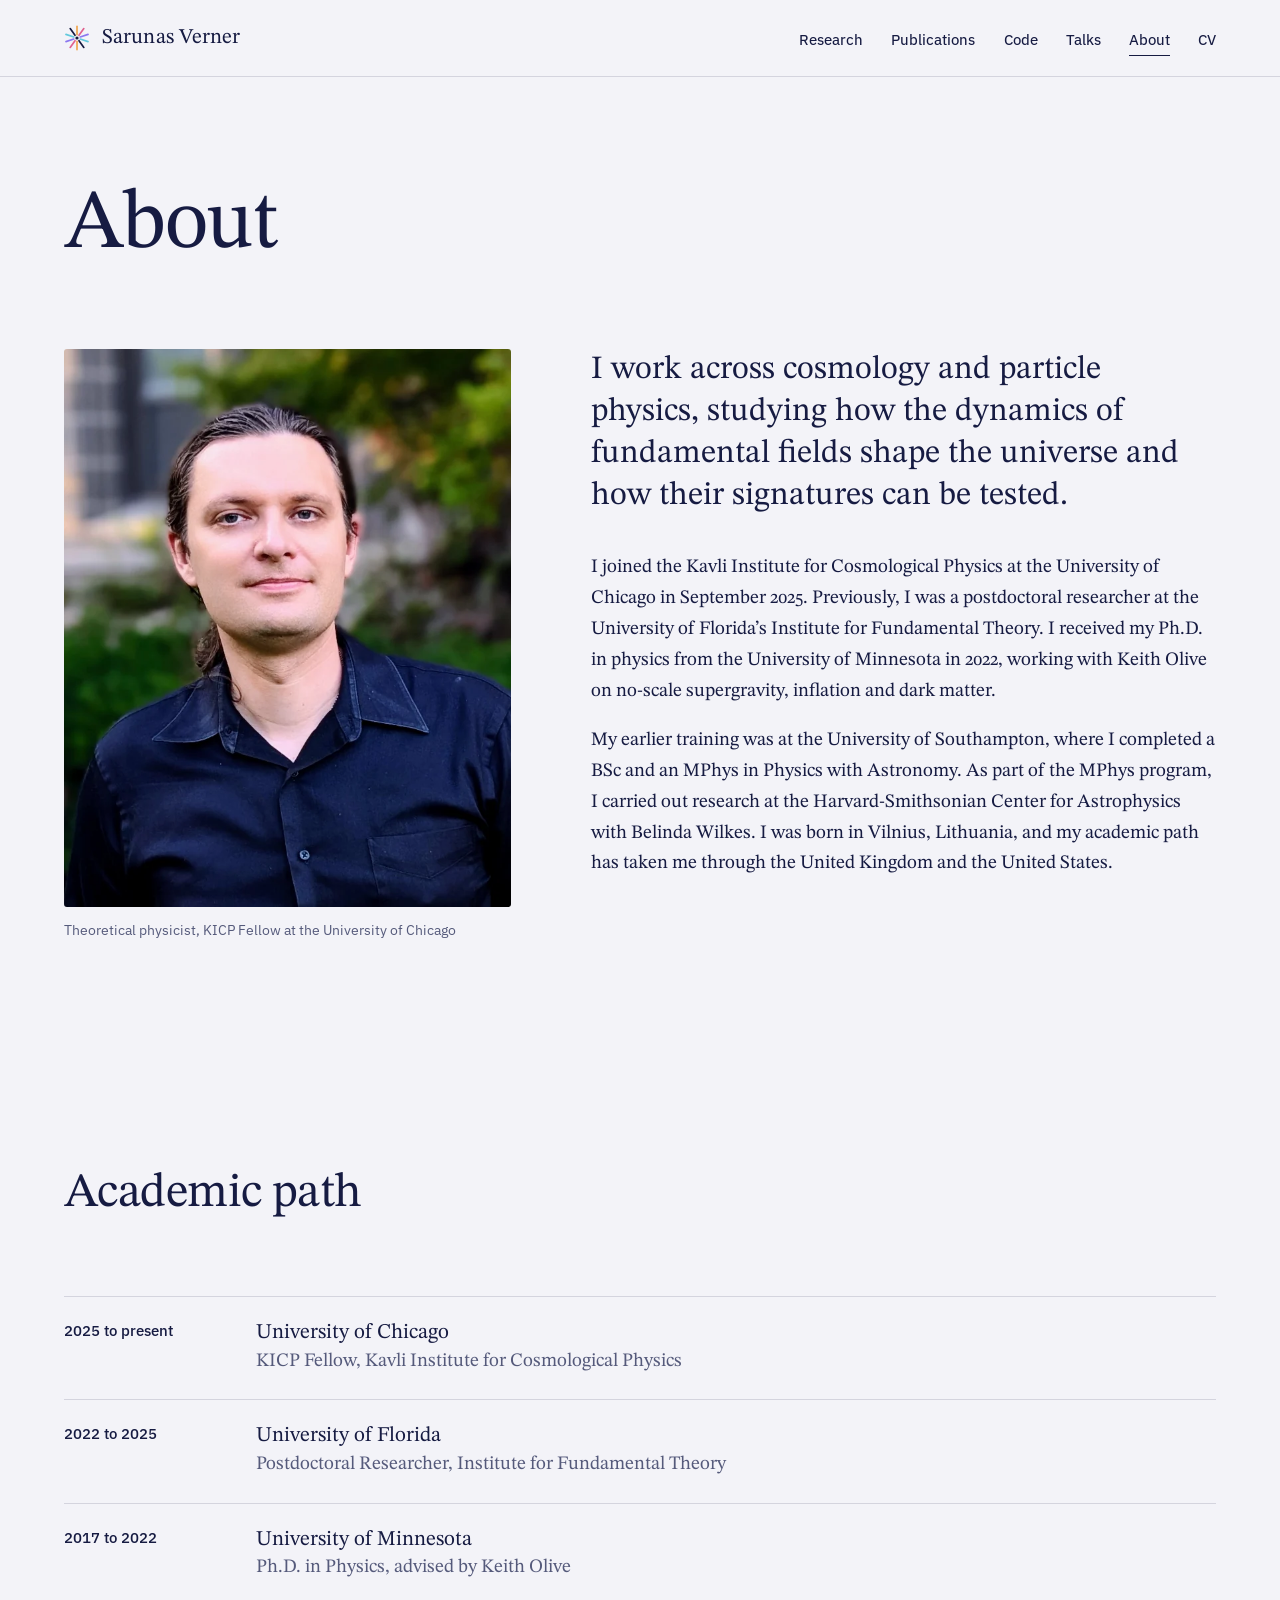
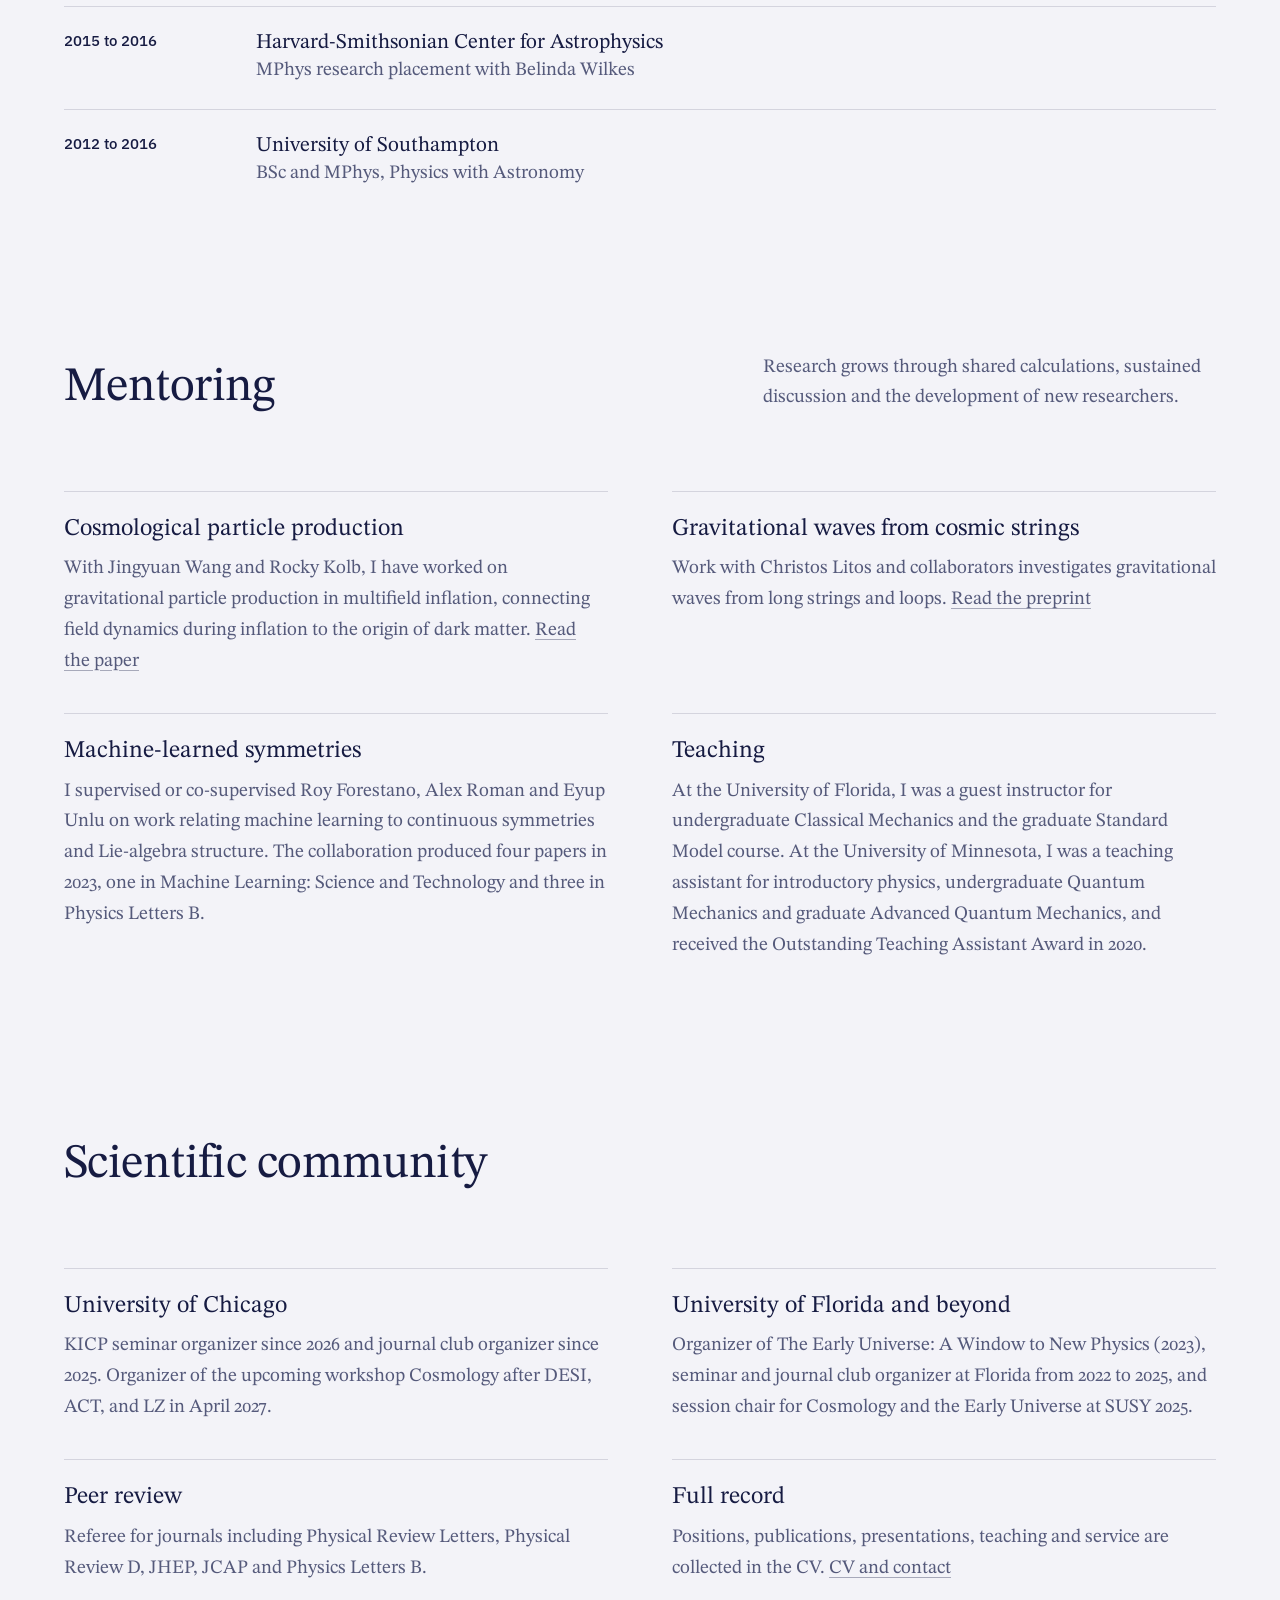
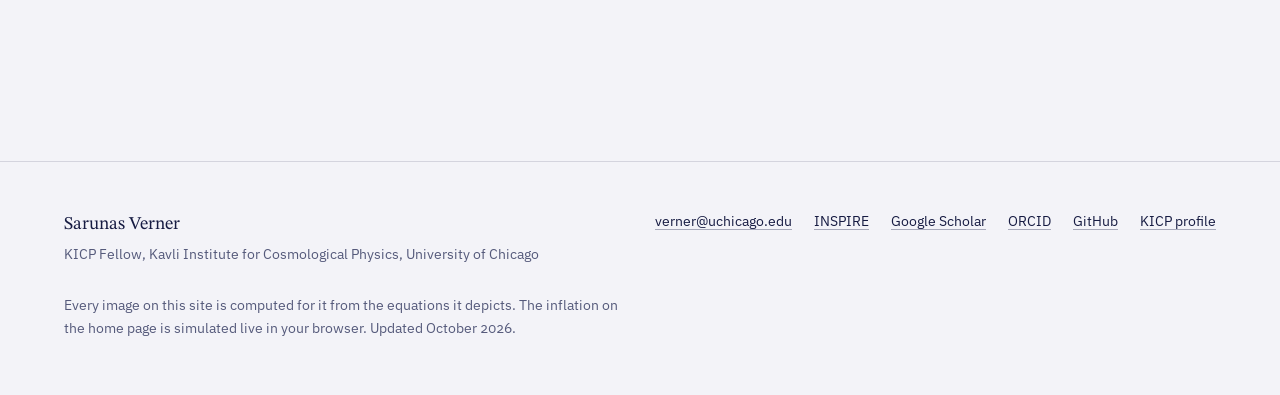
==== about/index.html @ badbc58c "Add files via upload" ====
<!doctype html>
<html lang="en">
<head>
<meta charset="utf-8">
<meta name="viewport" content="width=device-width, initial-scale=1">
<title>About | Sarunas Verner</title>
<meta name="description" content="About Sarunas Verner: KICP Fellow at the University of Chicago, previously at the University of Florida, Ph.D. from the University of Minnesota.">
<link rel="canonical" href="https://www.sarunasverner.com/about/">
<meta name="theme-color" content="#161B42">
<meta property="og:type" content="website">
<meta property="og:title" content="About | Sarunas Verner">
<meta property="og:description" content="About Sarunas Verner: KICP Fellow at the University of Chicago, previously at the University of Florida, Ph.D. from the University of Minnesota.">
<meta property="og:url" content="https://www.sarunasverner.com/about/">
<meta property="og:image" content="https://www.sarunasverner.com/assets/img/og.jpg">
<meta name="twitter:card" content="summary_large_image">
<link rel="icon" href="../favicon.svg" type="image/svg+xml">
<link rel="preload" href="../assets/fonts/stix-two-text.woff2" as="font" type="font/woff2" crossorigin>
<link rel="preload" href="../assets/fonts/plex-sans.woff2" as="font" type="font/woff2" crossorigin>
<link rel="stylesheet" href="../assets/css/site.css">
<script src="../assets/js/site.js" defer></script>
</head>
<body>
<a class="skip-link" href="#main">Skip to content</a>
<header class="site-header is-solid">
  <div class="wrap bar">
    <a class="brand" href="../" aria-label="Sarunas Verner, home"><svg viewBox="0 0 26 26" aria-hidden="true" focusable="false"><line x1="13.00" y1="9.60" x2="13.00" y2="1.40" stroke="#F0A54E" stroke-width="1.7" stroke-linecap="round"/><line x1="15.00" y1="10.25" x2="19.82" y2="3.62" stroke="#E0628F" stroke-width="1.7" stroke-linecap="round"/><line x1="16.23" y1="11.95" x2="24.03" y2="9.42" stroke="#8C78F0" stroke-width="1.7" stroke-linecap="round"/><line x1="16.23" y1="14.05" x2="24.03" y2="16.58" stroke="#63C9DD" stroke-width="1.7" stroke-linecap="round"/><line x1="15.00" y1="15.75" x2="19.82" y2="22.38" stroke="currentColor" stroke-width="1.7" stroke-linecap="round"/><line x1="13.00" y1="16.40" x2="13.00" y2="24.60" stroke="#F0A54E" stroke-width="1.7" stroke-linecap="round"/><line x1="11.00" y1="15.75" x2="6.18" y2="22.38" stroke="#E0628F" stroke-width="1.7" stroke-linecap="round"/><line x1="9.77" y1="14.05" x2="1.97" y2="16.58" stroke="#8C78F0" stroke-width="1.7" stroke-linecap="round"/><line x1="9.77" y1="11.95" x2="1.97" y2="9.42" stroke="#63C9DD" stroke-width="1.7" stroke-linecap="round"/><line x1="11.00" y1="10.25" x2="6.18" y2="3.62" stroke="currentColor" stroke-width="1.7" stroke-linecap="round"/><circle cx="13" cy="13" r="1.6" fill="currentColor"/></svg><span>Sarunas Verner</span></a>
    <button class="menu-toggle" type="button" aria-expanded="false" aria-controls="site-nav" data-menu-toggle>Menu</button>
    <nav class="site-nav" id="site-nav" aria-label="Main"><ul><li><a href="../research/">Research</a></li><li><a href="../publications/">Publications</a></li><li><a href="../code/">Code</a></li><li><a href="../talks/">Talks</a></li><li><a href="../about/" aria-current="page">About</a></li><li><a href="../cv/">CV</a></li></ul></nav>
  </div>
</header>
<main id="main">

<div class="wrap page-head">
  <h1>About</h1>
</div>
<section class="band-tight" style="padding-top:0">
  <div class="wrap about-grid">
    <figure class="portrait">
      <img src="../assets/img/portrait.webp" width="673" height="842" alt="Sarunas Verner, outdoors, in a dark shirt">
      <figcaption>Theoretical physicist, KICP Fellow at the University of Chicago</figcaption>
    </figure>
    <div class="prose">
      <p class="question" style="font-style:normal">I work across cosmology and particle physics, studying how the dynamics of fundamental fields shape the universe and how their signatures can be tested.</p>
      <p>I joined the Kavli Institute for Cosmological Physics at the University of Chicago in September 2025. Previously, I was a postdoctoral researcher at the University of Florida’s Institute for Fundamental Theory. I received my Ph.D. in physics from the University of Minnesota in 2022, working with Keith Olive on no-scale supergravity, inflation and dark matter.</p>
      <p>My earlier training was at the University of Southampton, where I completed a BSc and an MPhys in Physics with Astronomy. As part of the MPhys program, I carried out research at the Harvard-Smithsonian Center for Astrophysics with Belinda Wilkes. I was born in Vilnius, Lithuania, and my academic path has taken me through the United Kingdom and the United States.</p>
    </div>
  </div>
</section>
<section class="band" aria-labelledby="path-h">
  <div class="wrap">
    <div class="section-head"><h2 id="path-h">Academic path</h2></div>
    <ol class="path"><li><time datetime="2025">2025 to present</time><div><p class="org">University of Chicago</p><p class="role">KICP Fellow, Kavli Institute for Cosmological Physics</p></div></li><li><time datetime="2022">2022 to 2025</time><div><p class="org">University of Florida</p><p class="role">Postdoctoral Researcher, Institute for Fundamental Theory</p></div></li><li><time datetime="2017">2017 to 2022</time><div><p class="org">University of Minnesota</p><p class="role">Ph.D. in Physics, advised by Keith Olive</p></div></li><li><time datetime="2015">2015 to 2016</time><div><p class="org">Harvard-Smithsonian Center for Astrophysics</p><p class="role">MPhys research placement with Belinda Wilkes</p></div></li><li><time datetime="2012">2012 to 2016</time><div><p class="org">University of Southampton</p><p class="role">BSc and MPhys, Physics with Astronomy</p></div></li></ol>
  </div>
</section>
<section class="band" id="teaching" aria-labelledby="mentor-h">
  <div class="wrap">
    <div class="section-head"><h2 id="mentor-h">Mentoring</h2><p>Research grows through shared calculations, sustained discussion and the development of new researchers.</p></div>
    <div class="cols">
      <div data-area="early"><h3>Cosmological particle production</h3><p>With Jingyuan Wang and Rocky Kolb, I have worked on gravitational particle production in multifield inflation, connecting field dynamics during inflation to the origin of dark matter. <a href="https://arxiv.org/abs/2606.25015">Read the paper</a></p></div>
      <div data-area="signals"><h3>Gravitational waves from cosmic strings</h3><p>Work with Christos Litos and collaborators investigates gravitational waves from long strings and loops. <a href="https://arxiv.org/abs/2609.22430">Read the preprint</a></p></div>
      <div data-area="ml"><h3>Machine-learned symmetries</h3><p>I supervised or co-supervised Roy Forestano, Alex Roman and Eyup Unlu on work relating machine learning to continuous symmetries and Lie-algebra structure. The collaboration produced four papers in 2023, one in Machine Learning: Science and Technology and three in Physics Letters B.</p></div>
      <div><h3>Teaching</h3><p>At the University of Florida, I was a guest instructor for undergraduate Classical Mechanics and the graduate Standard Model course. At the University of Minnesota, I was a teaching assistant for introductory physics, undergraduate Quantum Mechanics and graduate Advanced Quantum Mechanics, and received the Outstanding Teaching Assistant Award in 2020.</p></div>
    </div>
  </div>
</section>
<section class="band" aria-labelledby="service-h">
  <div class="wrap">
    <div class="section-head"><h2 id="service-h">Scientific community</h2></div>
    <div class="cols">
      <div><h3>University of Chicago</h3><p>KICP seminar organizer since 2026 and journal club organizer since 2025. Organizer of the upcoming workshop Cosmology after DESI, ACT, and LZ in April 2027.</p></div>
      <div><h3>University of Florida and beyond</h3><p>Organizer of The Early Universe: A Window to New Physics (2023), seminar and journal club organizer at Florida from 2022 to 2025, and session chair for Cosmology and the Early Universe at SUSY 2025.</p></div>
      <div><h3>Peer review</h3><p>Referee for journals including Physical Review Letters, Physical Review D, JHEP, JCAP and Physics Letters B.</p></div>
      <div><h3>Full record</h3><p>Positions, publications, presentations, teaching and service are collected in the CV. <a href="../cv/">CV and contact</a></p></div>
    </div>
  </div>
</section>

</main>
<footer class="site-footer">
  <div class="wrap">
    <div class="grid">
      <div>
        <p class="who">Sarunas Verner</p>
        <p>KICP Fellow, Kavli Institute for Cosmological Physics, University of Chicago</p>
      </div>
      <ul>
        <li><a href="mailto:verner@uchicago.edu">verner@uchicago.edu</a></li>
        <li><a href="https://inspirehep.net/authors/1813573">INSPIRE</a></li>
        <li><a href="https://scholar.google.com/citations?user=fbTlRtQAAAAJ">Google Scholar</a></li>
        <li><a href="https://orcid.org/0000-0003-4870-0826">ORCID</a></li>
        <li><a href="https://github.com/sarunasverner">GitHub</a></li>
        <li><a href="https://kavlicosmo.uchicago.edu/people/profile/sarunas-verner/">KICP profile</a></li>
      </ul>
    </div>
    <p class="fine">Every image on this site is computed for it from the equations it depicts. The inflation on the home page is simulated live in your browser. Updated October 2026.</p>
  </div>
</footer>
</body>
</html>
---- assets/css/site.css ----
/* Sarunas Verner — site styles
   Type: STIX Two (the typeface designed for scientific publishing) with IBM Plex Sans for interface text.
   Color: a deep field indigo; four accents are four phases of the field, one per research area. */

@font-face { font-family: "STIX Two Text"; src: url("../fonts/stix-two-text.woff2") format("woff2"); font-weight: 400 700; font-style: normal; font-display: swap; }
@font-face { font-family: "STIX Two Text"; src: url("../fonts/stix-two-text-italic.woff2") format("woff2"); font-weight: 400 700; font-style: italic; font-display: swap; }
@font-face { font-family: "STIX Two Math Sub"; src: url("../fonts/stix-two-math-sub.woff2") format("woff2"); font-display: swap; }
@font-face { font-family: "IBM Plex Sans"; src: url("../fonts/plex-sans.woff2") format("woff2"); font-weight: 100 700; font-stretch: 75% 100%; font-display: swap; }

:root {
  color-scheme: light;
  --serif: "STIX Two Text", "STIX Two Math Sub", "Iowan Old Style", Georgia, serif;
  --sans: "IBM Plex Sans", system-ui, -apple-system, "Segoe UI", sans-serif;

  --bg: #F3F3F8;
  --surface: #FFFFFF;
  --ink: #161B42;
  --muted: #555A7B;
  --rule: rgba(22, 27, 66, 0.14);
  --rule-strong: rgba(22, 27, 66, 0.34);
  --amber: #9E560D;
  --rose: #A82A5D;
  --cyan: #0B6A7D;
  --violet: #5242BC;
  --plate: #161B42;

  --gutter: clamp(20px, 5vw, 64px);
  --max: 1240px;
  --band: clamp(88px, 11vw, 168px);
  --radius: 3px;

  --t-body: 1.1875rem;   /* 19 */
  --t-small: 0.9375rem;  /* 15 */
  --t-meta: 0.875rem;    /* 14 */
  --t-h3: 1.5rem;        /* 24 */
  --t-h2: clamp(2rem, 1.4rem + 2.2vw, 3rem);       /* 32 → 48 */
  --t-h1: clamp(2.75rem, 1.6rem + 4.6vw, 5.25rem); /* 44 → 84 */
}

@media (prefers-color-scheme: dark) {
  :root {
    color-scheme: dark;
    --bg: #161B42;
    --surface: #1C2251;
    --ink: #ECEBF5;
    --muted: #A9ACCB;
    --rule: rgba(236, 235, 245, 0.13);
    --rule-strong: rgba(236, 235, 245, 0.34);
    --amber: #F2A65A;
    --rose: #EC7AA5;
    --cyan: #72D2E4;
    --violet: #AB9DF6;
  }
}

/* Surfaces that are always dark: the live hero and full-bleed plates */
.on-dark {
  color-scheme: dark;
  --bg: #161B42; --surface: #1C2251; --ink: #ECEBF5; --muted: #B4B7D4;
  --rule: rgba(236, 235, 245, 0.16); --rule-strong: rgba(236, 235, 245, 0.4);
  --amber: #F2A65A; --rose: #EC7AA5; --cyan: #72D2E4; --violet: #AB9DF6;
  color: var(--ink);
}

[data-area="early"] { --c: var(--amber); }
[data-area="particle"] { --c: var(--rose); }
[data-area="signals"] { --c: var(--cyan); }
[data-area="ml"] { --c: var(--violet); }

/* ------------------------------------------------------------------ base */
*, *::before, *::after { box-sizing: border-box; }
html { -webkit-text-size-adjust: 100%; text-size-adjust: 100%; scroll-padding-top: 96px; }
body {
  margin: 0;
  background: var(--bg);
  color: var(--ink);
  font-family: var(--serif);
  font-size: var(--t-body);
  line-height: 1.62;
  font-kerning: normal;
  font-variant-numeric: oldstyle-nums proportional-nums;
  text-rendering: optimizeLegibility;
  -webkit-font-smoothing: antialiased;
}
[hidden] { display: none !important; }
img { display: block; max-width: 100%; height: auto; }
h1, h2, h3, h4 { font-weight: 400; line-height: 1.1; margin: 0; text-wrap: balance; }
p { margin: 0; text-wrap: pretty; }
p { margin: 0; }
.prose p + p, .contact p + p, .cols p + p { margin-top: 1em; }
a { color: inherit; text-decoration-line: underline; text-decoration-thickness: 1px; text-underline-offset: 0.2em; text-decoration-color: var(--rule-strong); transition: text-decoration-color 0.15s; }
a:hover { text-decoration-color: currentColor; }
:focus-visible { outline: 2px solid currentColor; outline-offset: 3px; border-radius: 2px; }
::selection { background: color-mix(in srgb, var(--violet) 30%, transparent); }
.visually-hidden { position: absolute !important; width: 1px; height: 1px; overflow: hidden; clip: rect(0 0 0 0); clip-path: inset(50%); white-space: nowrap; }
.skip-link { position: absolute; left: 12px; top: -60px; z-index: 50; background: var(--ink); color: var(--bg); padding: 10px 14px; font: 500 var(--t-small)/1 var(--sans); border-radius: var(--radius); text-decoration: none; }
.skip-link:focus { top: 12px; }

.wrap { width: min(100% - 2 * var(--gutter), var(--max)); margin-inline: auto; }
.sans { font-family: var(--sans); }
.muted { color: var(--muted); }
.dot { display: inline-block; width: 0.5em; height: 0.5em; border-radius: 50%; background: var(--c, var(--ink)); flex: none; }

/* ------------------------------------------------------------------ header */
.site-header { position: relative; z-index: 20; font-family: var(--sans); }
.site-header .bar { display: flex; align-items: center; justify-content: space-between; gap: 24px; min-height: 76px; }
.brand { display: inline-flex; align-items: center; gap: 12px; text-decoration: none; font-family: var(--serif); font-size: 1.3125rem; letter-spacing: 0.005em; }
.brand svg { width: 26px; height: 26px; flex: none; }
.site-nav ul { list-style: none; display: flex; gap: clamp(16px, 2.2vw, 34px); margin: 0; padding: 0; }
.site-nav a { font-size: var(--t-small); font-weight: 450; text-decoration: none; padding: 6px 0; border-bottom: 1px solid transparent; }
.site-nav a:hover { border-bottom-color: var(--rule-strong); }
.site-nav a[aria-current="page"] { border-bottom-color: currentColor; }
.menu-toggle { display: none; }
.site-header.is-solid { border-bottom: 1px solid var(--rule); }
.site-header.is-overlay { position: absolute; inset: 0 0 auto 0; }

@media (max-width: 760px) {
  .menu-toggle {
    display: inline-flex; align-items: center; gap: 8px; font: 500 var(--t-small)/1 var(--sans); color: inherit;
    background: none; border: 1px solid var(--rule-strong); border-radius: 999px; padding: 9px 14px; cursor: pointer;
  }
  .site-nav { display: none; }
  .menu-open .site-nav { display: block; position: absolute; left: 0; right: 0; top: 76px; background: var(--bg); border-bottom: 1px solid var(--rule); padding: 8px var(--gutter) 20px; }
  .menu-open .site-nav ul { flex-direction: column; gap: 0; }
  .menu-open .site-nav a { display: block; font-size: 1.125rem; padding: 12px 0; border-bottom: 1px solid var(--rule); }
  .menu-open .site-nav a[aria-current="page"] { border-bottom-color: var(--rule); font-weight: 600; }
}

/* --------------------------------------------------------------------- hero */
.hero { position: relative; min-height: max(660px, 100svh); display: flex; flex-direction: column; justify-content: flex-end; overflow: hidden; background: #161B42; isolation: isolate; touch-action: pan-y; }
.hero-field { position: absolute; inset: 0; z-index: -2; }
.hero-field canvas { width: 100%; height: 100%; display: block; opacity: 0; transition: opacity 0.6s ease; }
.hero.is-live .hero-field canvas { opacity: 1; }
.hero.is-fallback .hero-field { background: #161B42 url("../img/field-poster.webp") center / cover no-repeat; }
.hero.is-fallback .hero-field canvas { display: none; }
.hero-scrim { position: absolute; inset: 0; z-index: -1; pointer-events: none;
  background:
    linear-gradient(to bottom, rgba(22, 27, 66, 0.75) 0, rgba(22, 27, 66, 0) 130px),
    linear-gradient(to top, rgba(22, 27, 66, 0.94) 0%, rgba(22, 27, 66, 0.72) 30%, rgba(22, 27, 66, 0.1) 62%, rgba(22, 27, 66, 0) 75%);
}
.hero-inner { padding-top: 140px; }
.hero-name {
  font-size: clamp(4.75rem, 1rem + 12.5vw, 13.5rem);
  line-height: 0.84;
  letter-spacing: -0.025em;
  margin-left: -0.05em;
  font-variant-numeric: lining-nums;
}
.hero-name span { display: block; }
.hero-name span + span { padding-left: 0.62em; }
.hero-row { display: grid; grid-template-columns: minmax(0, 1fr) auto; align-items: end; gap: 32px 64px; margin-top: clamp(28px, 4vw, 48px); }
.hero-role { font-family: var(--sans); font-size: var(--t-small); font-weight: 500; letter-spacing: 0.01em; color: var(--ink); margin-bottom: 12px; }
.hero-lede { font-size: clamp(1.25rem, 1.05rem + 0.6vw, 1.5rem); line-height: 1.45; max-width: 34em; }
.actions { display: flex; flex-wrap: wrap; gap: 12px; }
.button {
  display: inline-flex; align-items: center; justify-content: center; min-height: 48px; padding: 12px 22px;
  font: 500 var(--t-small)/1 var(--sans); letter-spacing: 0.01em; text-decoration: none;
  color: var(--bg); background: var(--ink); border: 1px solid var(--ink); border-radius: 999px;
  transition: background-color 0.15s, color 0.15s, border-color 0.15s;
}
.button:hover { background: color-mix(in srgb, var(--ink) 86%, var(--bg)); }
.button-quiet { color: var(--ink); background: transparent; border-color: var(--rule-strong); }
.button-quiet:hover { background: color-mix(in srgb, var(--ink) 8%, transparent); border-color: var(--ink); }
.hero-foot { display: grid; grid-template-columns: auto minmax(0, 1fr) auto; gap: 16px 40px; align-items: center; border-top: 1px solid var(--rule); margin-top: clamp(32px, 5vw, 56px); padding: 18px 0 26px; }
.potential { margin: 0; width: 196px; }
.potential svg { display: block; width: 132px; height: 48px; overflow: visible; }
.potential path { fill: none; stroke: var(--muted); stroke-width: 1.2; stroke-linejoin: round; }
.potential circle { fill: #F0A54E; filter: drop-shadow(0 0 4px rgba(240, 165, 78, 0.9)); }
.potential text { font-family: var(--serif); font-size: 11px; fill: var(--muted); }
.potential figcaption { font-family: var(--sans); font-size: 0.8125rem; color: var(--muted); margin-top: 6px; font-variant-numeric: lining-nums tabular-nums; white-space: nowrap; }
.hero-explain { min-width: 0; }
.hero-eq { font-style: normal; font-size: 1.125rem; color: var(--ink); margin-bottom: 6px; }
.hero-eq i { font-style: italic; }
.hero-eq sub { font-size: 0.68em; line-height: 0; vertical-align: -0.3em; margin-left: 0.04em; }
.acc { position: relative; display: inline-block; }
.acc::after { content: attr(data-a); position: absolute; left: 0.17em; top: 0.3em; font-style: normal; line-height: 1; pointer-events: none; }
.hero-caption { font-family: var(--sans); font-size: var(--t-meta); line-height: 1.5; color: var(--muted); max-width: 76ch; }
.hero-controls { display: flex; flex-direction: column; gap: 8px; align-items: stretch; }
.field-toggle { font: 500 var(--t-meta)/1 var(--sans); color: var(--ink); background: none; border: 1px solid var(--rule-strong); border-radius: 999px; padding: 10px 16px; cursor: pointer; white-space: nowrap; }
.field-toggle:hover:not(:disabled) { border-color: var(--ink); }
.field-toggle[data-field-end] { border-color: rgba(240, 165, 78, 0.7); }
.field-toggle[data-field-end]:hover:not(:disabled) { border-color: #F0A54E; background: rgba(240, 165, 78, 0.1); }
.field-toggle:disabled { opacity: 0.6; cursor: default; }
.hero.is-fallback .potential { visibility: hidden; }
.hero.is-fallback .hero-caption .live-only, .hero:not(.is-fallback) .hero-caption .still-only { display: none; }

/* one orchestrated entrance: the name settles while the field rolls off its potential */
@media (prefers-reduced-motion: no-preference) {
  .hero-name span, .hero-row, .hero-foot { animation: rise 1.1s cubic-bezier(0.2, 0.7, 0.1, 1) both; }
  .hero-name span + span { animation-delay: 0.08s; }
  .hero-row { animation-delay: 0.35s; }
  .hero-foot { animation-delay: 0.6s; }
  @keyframes rise { from { opacity: 0; transform: translateY(18px); } to { opacity: 1; transform: none; } }
}

@media (max-width: 860px) {
  .hero-row { grid-template-columns: 1fr; }
  .hero-foot { grid-template-columns: 1fr auto; }
  .hero-explain { grid-column: 1 / -1; order: 3; }
  .hero-controls { flex-direction: row; }
  .hero-name span + span { padding-left: 0.3em; }
}

@media (max-width: 600px) {
  .hero-inner { padding-top: 112px; }
  .hero-lede { font-size: 1.125rem; line-height: 1.5; }
  .hero-role { margin-bottom: 10px; }
  .hero-row { gap: 24px; }
  .hero-foot { grid-template-columns: 1fr; gap: 14px; padding-bottom: 20px; }
  .hero-controls { order: 4; flex-wrap: wrap; }
  .hero-eq { font-size: 1rem; }
  .button { min-height: 46px; padding: 11px 18px; }
}

/* -------------------------------------------------------------------- bands */
.band { padding-block: var(--band); }
.band-tight { padding-block: calc(var(--band) * 0.6); }
.band + .band { padding-top: 0; }
.band.ruled { border-top: 1px solid var(--rule); padding-top: calc(var(--band) * 0.75); }
.section-head { display: grid; grid-template-columns: minmax(0, 7fr) minmax(0, 5fr); gap: 24px 64px; align-items: end; margin-bottom: clamp(44px, 6vw, 80px); }
.section-head h2 { font-size: var(--t-h2); letter-spacing: -0.012em; }
.section-head p { color: var(--muted); max-width: 36em; }
.section-head .actions { justify-content: flex-end; }
@media (max-width: 860px) { .section-head { grid-template-columns: 1fr; } .section-head .actions { justify-content: flex-start; } }

.label { font-family: var(--sans); font-size: var(--t-meta); font-weight: 500; letter-spacing: 0.01em; color: var(--muted); display: inline-flex; align-items: center; gap: 9px; }
.label .dot { width: 9px; height: 9px; }

/* ------------------------------------------------------------ research rows */
.themes { list-style: none; margin: 0; padding: 0; border-top: 1px solid var(--rule); }
.theme { border-bottom: 1px solid var(--rule); }
.theme-link { display: grid; grid-template-columns: minmax(0, 5fr) minmax(0, 7fr); gap: 28px 64px; align-items: center; padding-block: clamp(28px, 4vw, 48px); text-decoration: none; }
.theme h3 { font-size: clamp(1.75rem, 1.3rem + 1.5vw, 2.5rem); letter-spacing: -0.01em; margin: 14px 0 16px; }
.theme p { color: var(--muted); max-width: 30em; }
.more { display: inline-block; margin-top: 22px; font: 500 var(--t-small)/1.2 var(--sans); padding-bottom: 3px; border-bottom: 1px solid var(--rule-strong); transition: border-color 0.15s; }
.theme-link:hover .more { border-bottom-color: currentColor; }
.theme-link:hover h3 { text-decoration: underline; text-decoration-thickness: 1px; text-underline-offset: 0.16em; text-decoration-color: var(--c); }
.plate { margin: 0; background: var(--plate); border-radius: var(--radius); overflow: hidden; }
.plate img { width: 100%; aspect-ratio: 16 / 10; object-fit: cover; }
@media (max-width: 860px) { .theme-link { grid-template-columns: 1fr; } .theme .plate { order: -1; } }

/* ------------------------------------------------------------ selected work */
.works { list-style: none; margin: 0; padding: 0; display: grid; grid-template-columns: repeat(2, minmax(0, 1fr)); gap: 0 64px; }
.work { border-top: 1px solid var(--rule); padding: 28px 0 44px; }
.work h3 { font-size: clamp(1.375rem, 1.15rem + 0.7vw, 1.75rem); line-height: 1.2; margin: 16px 0 12px; }
.work h3 a { text-decoration-color: color-mix(in srgb, var(--c) 60%, transparent); }
.work h3 a:hover { text-decoration-color: var(--c); }
.work .authors { font-size: 1.0625rem; }
.work .venue { font-family: var(--sans); font-size: var(--t-meta); color: var(--muted); margin-top: 4px; }
.work .summary { margin-top: 14px; color: var(--muted); max-width: 32em; }
@media (max-width: 760px) { .works { grid-template-columns: 1fr; } }

/* ------------------------------------------------------------------- agenda */
.agenda { list-style: none; margin: 0; padding: 0; }
.event { display: grid; grid-template-columns: 9.5rem minmax(0, 1fr) minmax(0, 0.7fr); gap: 6px 40px; padding: 22px 0; border-top: 1px solid var(--rule); align-items: baseline; }
.event time { font-family: var(--sans); font-size: var(--t-small); font-weight: 500; font-variant-numeric: lining-nums tabular-nums; }
.event .title { font-size: 1.3125rem; line-height: 1.3; }
.event .where { color: var(--muted); margin-top: 2px; }
.event .kind { font-family: var(--sans); font-size: var(--t-meta); color: var(--muted); }
.agenda.compact .event { grid-template-columns: 9.5rem minmax(0, 1fr); }
@media (max-width: 760px) { .event, .agenda.compact .event { grid-template-columns: 1fr; } }

/* ------------------------------------------------------------------ contact */
.contact { display: grid; grid-template-columns: minmax(0, 6fr) minmax(0, 6fr); gap: 32px 64px; align-items: end; }
.contact h2 { font-size: var(--t-h2); }
.contact p { color: var(--muted); max-width: 32em; margin-top: 20px; }
.mail { font-size: clamp(1.75rem, 1.1rem + 2.4vw, 3rem); letter-spacing: -0.01em; line-height: 1.1; overflow-wrap: anywhere; }
@media (max-width: 860px) { .contact { grid-template-columns: 1fr; } }

/* ------------------------------------------------------------------- footer */
.site-footer { border-top: 1px solid var(--rule); padding: 48px 0 56px; font-family: var(--sans); font-size: var(--t-meta); color: var(--muted); }
.site-footer .grid { display: grid; grid-template-columns: minmax(0, 1fr) auto; gap: 24px 48px; align-items: start; }
.site-footer .who { color: var(--ink); font-family: var(--serif); font-size: 1.125rem; margin-bottom: 4px; }
.site-footer ul { list-style: none; display: flex; flex-wrap: wrap; gap: 8px 22px; margin: 0; padding: 0; justify-content: flex-end; }
.site-footer a { color: var(--ink); }
.site-footer .fine { margin-top: 28px; max-width: 70ch; }
@media (max-width: 760px) { .site-footer .grid { grid-template-columns: 1fr; } .site-footer ul { justify-content: flex-start; } }

/* --------------------------------------------------------------- page heads */
.page-head { padding-top: clamp(56px, 8vw, 112px); padding-bottom: clamp(48px, 6vw, 88px); }
.crumb { font-family: var(--sans); font-size: var(--t-small); color: var(--muted); margin-bottom: 20px; }
.crumb a { color: var(--muted); }
.page-head h1 { font-size: var(--t-h1); letter-spacing: -0.02em; max-width: 14em; }
.page-head .lede { font-size: clamp(1.25rem, 1.05rem + 0.6vw, 1.5rem); line-height: 1.45; max-width: 36em; margin-top: 28px; }
.page-head .actions { margin-top: 32px; }

/* research detail: full-bleed computed plate */
.plate-hero { position: relative; background: var(--plate); min-height: clamp(520px, 78svh, 860px); display: flex; align-items: flex-end; overflow: hidden; isolation: isolate; }
.plate-hero img { position: absolute; inset: 0; width: 100%; height: 100%; object-fit: cover; z-index: -2; }
.plate-hero::after { content: ""; position: absolute; inset: 0; z-index: -1; background: linear-gradient(to top, rgba(22, 27, 66, 0.95) 0%, rgba(22, 27, 66, 0.6) 34%, rgba(22, 27, 66, 0) 66%); }
.plate-hero .wrap { padding-bottom: clamp(40px, 6vw, 72px); }
.plate-hero h1 { font-size: var(--t-h1); letter-spacing: -0.02em; max-width: 12em; margin-top: 18px; }
.plate-hero .crumb, .plate-hero .crumb a { color: var(--muted); }
.plate-hero .label { color: var(--ink); }

.detail { display: grid; grid-template-columns: minmax(0, 7fr) minmax(0, 4fr); gap: 48px 80px; }
.question { font-size: clamp(1.5rem, 1.15rem + 1.1vw, 2.125rem); line-height: 1.3; font-style: italic; margin-bottom: 36px; max-width: 24em; }
.prose p { max-width: 34em; }
.prose h2 { font-size: var(--t-h3); margin: 56px 0 16px; }
.caption-card { align-self: start; position: sticky; top: 32px; border-top: 2px solid var(--c, var(--ink)); padding-top: 16px; font-family: var(--sans); font-size: var(--t-meta); line-height: 1.55; color: var(--muted); }
.caption-card strong { display: block; color: var(--ink); font-weight: 600; margin-bottom: 6px; }
@media (max-width: 860px) { .detail { grid-template-columns: 1fr; } .caption-card { position: static; } }

.contribs { list-style: none; margin: 0; padding: 0; display: grid; grid-template-columns: repeat(2, minmax(0, 1fr)); gap: 0 64px; }
.contrib { border-top: 1px solid var(--rule); padding: 26px 0 40px; position: relative; }
.contrib::before { content: ""; position: absolute; top: -1px; left: 0; width: 48px; height: 2px; background: var(--c); }
.contrib h3 { font-size: var(--t-h3); line-height: 1.2; margin-bottom: 12px; }
.contrib p { color: var(--muted); }
.contrib .read { margin-top: 16px; font-family: var(--sans); font-size: var(--t-small); }
@media (max-width: 760px) { .contribs { grid-template-columns: 1fr; } }

.next-area { display: flex; justify-content: space-between; gap: 24px; flex-wrap: wrap; border-top: 1px solid var(--rule); padding-top: 28px; font-family: var(--sans); font-size: var(--t-small); }
.next-area a { text-decoration: none; }
.next-area .t { display: block; font-family: var(--serif); font-size: 1.5rem; margin-top: 6px; }
.next-area a:hover .t { text-decoration: underline; text-decoration-thickness: 1px; text-underline-offset: 0.16em; }

/* -------------------------------------------------------------- publications */
.pub-controls { display: flex; flex-wrap: wrap; gap: 16px 28px; align-items: center; padding: 20px 0; border-top: 1px solid var(--rule); border-bottom: 1px solid var(--rule); position: sticky; top: 0; z-index: 5; background: var(--bg); }
.chips { display: flex; flex-wrap: wrap; gap: 8px; }
.chip { display: inline-flex; align-items: center; gap: 8px; font: 500 var(--t-meta)/1 var(--sans); color: var(--ink); background: transparent; border: 1px solid var(--rule-strong); border-radius: 999px; padding: 9px 14px; cursor: pointer; }
.chip:hover { border-color: var(--ink); }
.chip[aria-pressed="true"] { background: var(--ink); color: var(--bg); border-color: var(--ink); }
.chip[aria-pressed="true"] .dot { box-shadow: 0 0 0 1.5px var(--bg); }
.search-field { flex: 1 1 260px; display: flex; }
.search-field input { width: 100%; font: 400 var(--t-small)/1.2 var(--sans); color: var(--ink); background: var(--surface); border: 1px solid var(--rule-strong); border-radius: 999px; padding: 11px 16px; }
.search-field input::placeholder { color: var(--muted); }
.check { display: inline-flex; align-items: center; gap: 8px; font: 500 var(--t-meta)/1 var(--sans); cursor: pointer; }
.check input { width: 18px; height: 18px; accent-color: var(--ink); margin: 0; }
.link-button { font: 500 var(--t-meta)/1 var(--sans); color: var(--ink); background: none; border: 0; padding: 4px 0; text-decoration: underline; text-underline-offset: 0.2em; cursor: pointer; }
.pub-status { display: flex; gap: 20px; align-items: baseline; font-family: var(--sans); font-size: var(--t-meta); color: var(--muted); padding: 16px 0 0; min-height: 44px; }
.pub-year { display: grid; grid-template-columns: 8rem minmax(0, 1fr); gap: 0 40px; border-top: 1px solid var(--rule); padding-top: 28px; margin-top: 28px; }
.pub-year h2 { font-size: 2rem; font-variant-numeric: lining-nums; position: sticky; top: 104px; align-self: start; }
.pub-list { list-style: none; margin: 0; padding: 0; }
.pub { display: grid; grid-template-columns: 2.75rem minmax(0, 1fr); gap: 0 16px; padding: 0 0 30px; }
.pub-n { font-family: var(--sans); font-size: var(--t-meta); color: var(--muted); font-variant-numeric: lining-nums tabular-nums; padding-top: 0.35em; text-align: right; }
.pub-title { font-size: 1.3125rem; line-height: 1.3; }
.pub-title a { text-decoration-color: var(--rule); }
.pub-title a:hover { text-decoration-color: currentColor; }
.pub-authors { margin-top: 6px; font-size: 1.0625rem; }
.pub-authors strong { font-weight: 600; }
.pub-meta { margin-top: 4px; font-family: var(--sans); font-size: var(--t-meta); color: var(--muted); display: flex; flex-wrap: wrap; gap: 4px 18px; align-items: center; }
.pub-meta a { color: var(--ink); }
.pub-areas { display: inline-flex; gap: 6px; }
.pub-areas .dot { width: 9px; height: 9px; }
@media (max-width: 760px) {
  .pub-year { grid-template-columns: 1fr; }
  .pub-year h2 { position: static; margin-bottom: 16px; font-size: 1.625rem; }
  .pub-controls { position: static; }
}

/* compact related-papers list on research pages */
.related { list-style: none; margin: 0; padding: 0; }
.related li { border-top: 1px solid var(--rule); padding: 18px 0; display: grid; grid-template-columns: minmax(0, 1fr) auto; gap: 4px 32px; align-items: baseline; }
.related .t { font-size: 1.1875rem; line-height: 1.3; }
.related .v { font-family: var(--sans); font-size: var(--t-meta); color: var(--muted); }
@media (max-width: 760px) { .related li { grid-template-columns: 1fr; } }

/* ------------------------------------------------------------------- about */
.about-grid { display: grid; grid-template-columns: minmax(0, 5fr) minmax(0, 7fr); gap: 48px 80px; align-items: start; }
.portrait { margin: 0; }
.portrait img { width: 100%; aspect-ratio: 4 / 5; object-fit: cover; border-radius: var(--radius); }
.portrait figcaption { font-family: var(--sans); font-size: var(--t-meta); color: var(--muted); margin-top: 12px; }
@media (max-width: 860px) { .about-grid { grid-template-columns: 1fr; } .portrait { max-width: 420px; } }

.path { list-style: none; margin: 0; padding: 0; }
.path li { display: grid; grid-template-columns: 9.5rem minmax(0, 1fr); gap: 4px 40px; padding: 22px 0; border-top: 1px solid var(--rule); }
.path time { font-family: var(--sans); font-size: var(--t-small); font-weight: 500; font-variant-numeric: lining-nums tabular-nums; }
.path .org { font-size: 1.3125rem; line-height: 1.3; }
.path .role { color: var(--muted); }
@media (max-width: 760px) { .path li { grid-template-columns: 1fr; } }

.cols { display: grid; grid-template-columns: repeat(2, minmax(0, 1fr)); gap: 0 64px; }
.cols > * { border-top: 1px solid var(--rule); padding: 24px 0 36px; }
.cols h3 { font-size: var(--t-h3); margin-bottom: 12px; }
.cols p { color: var(--muted); }
@media (max-width: 760px) { .cols { grid-template-columns: 1fr; } }

/* ---------------------------------------------------------------------- cv */
.cv-grid { display: grid; grid-template-columns: minmax(0, 6fr) minmax(0, 6fr); gap: 48px 64px; }
.cv-card { border-top: 2px solid var(--ink); padding-top: 24px; }
.cv-card h2 { font-size: var(--t-h3); margin-bottom: 16px; }
.cv-card address { font-style: normal; color: var(--muted); margin-top: 16px; }
.cv-card .list { list-style: none; margin: 0; padding: 0; }
.cv-card .list li { padding: 10px 0; border-bottom: 1px solid var(--rule); }
@media (max-width: 760px) { .cv-grid { grid-template-columns: 1fr; } }

/* -------------------------------------------------------------------- code */
.repo { display: grid; grid-template-columns: minmax(0, 7fr) minmax(0, 5fr); gap: 40px 64px; align-items: center; border-top: 2px solid var(--rose); padding-top: 32px; }
.repo h2 { font-size: var(--t-h2); font-family: var(--sans); font-weight: 500; letter-spacing: -0.02em; font-stretch: 92%; }
.repo p { color: var(--muted); margin-top: 16px; max-width: 32em; }
.repo .facts { list-style: none; margin: 20px 0 0; padding: 0; font-family: var(--sans); font-size: var(--t-small); display: flex; gap: 8px 22px; flex-wrap: wrap; }
code, .mono { font-family: ui-monospace, "SF Mono", Menlo, Consolas, monospace; font-size: 0.86em; }
@media (max-width: 860px) { .repo { grid-template-columns: 1fr; } }

/* ------------------------------------------------------------------- print */
@media print {
  .site-header, .hero-field, .hero-scrim, .field-toggle, .pub-controls, .site-footer ul { display: none !important; }
  .hero, .plate-hero { min-height: 0; background: none; color: #000; }
  body { background: #fff; color: #000; }
}
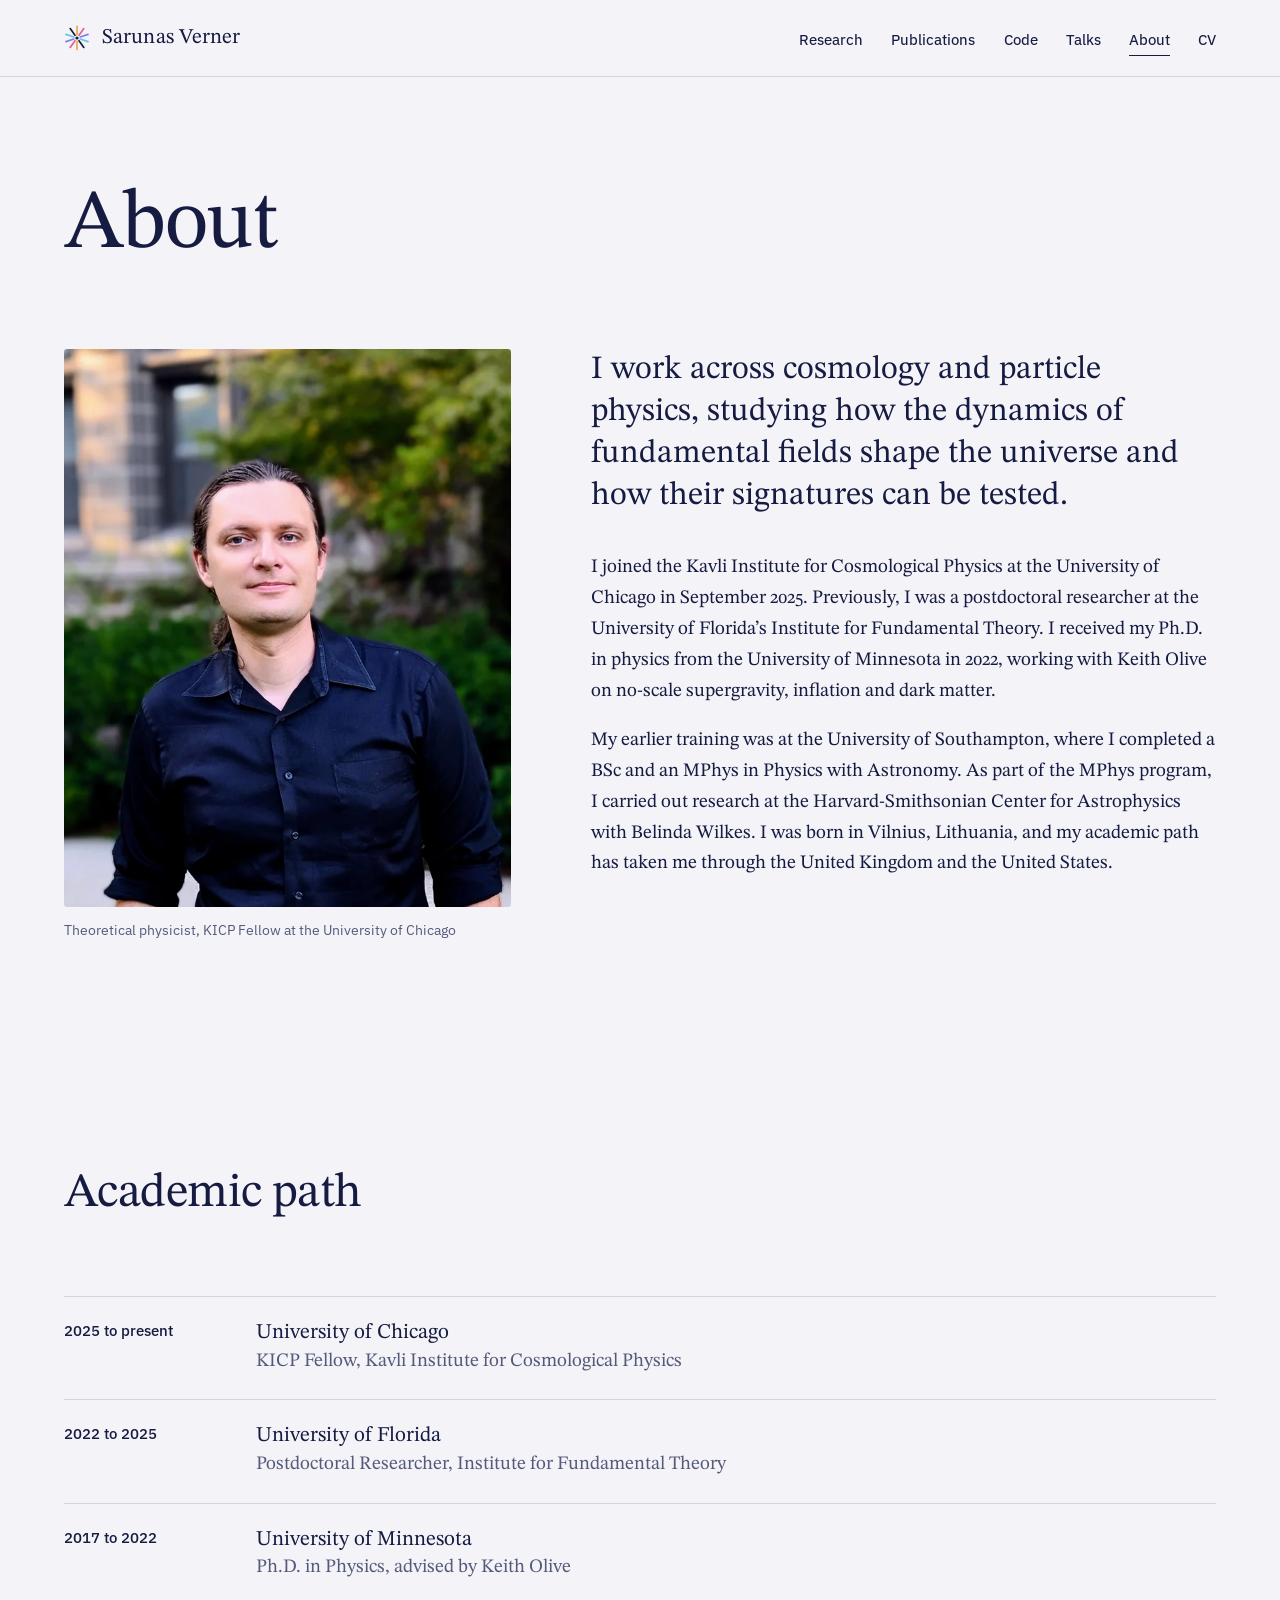
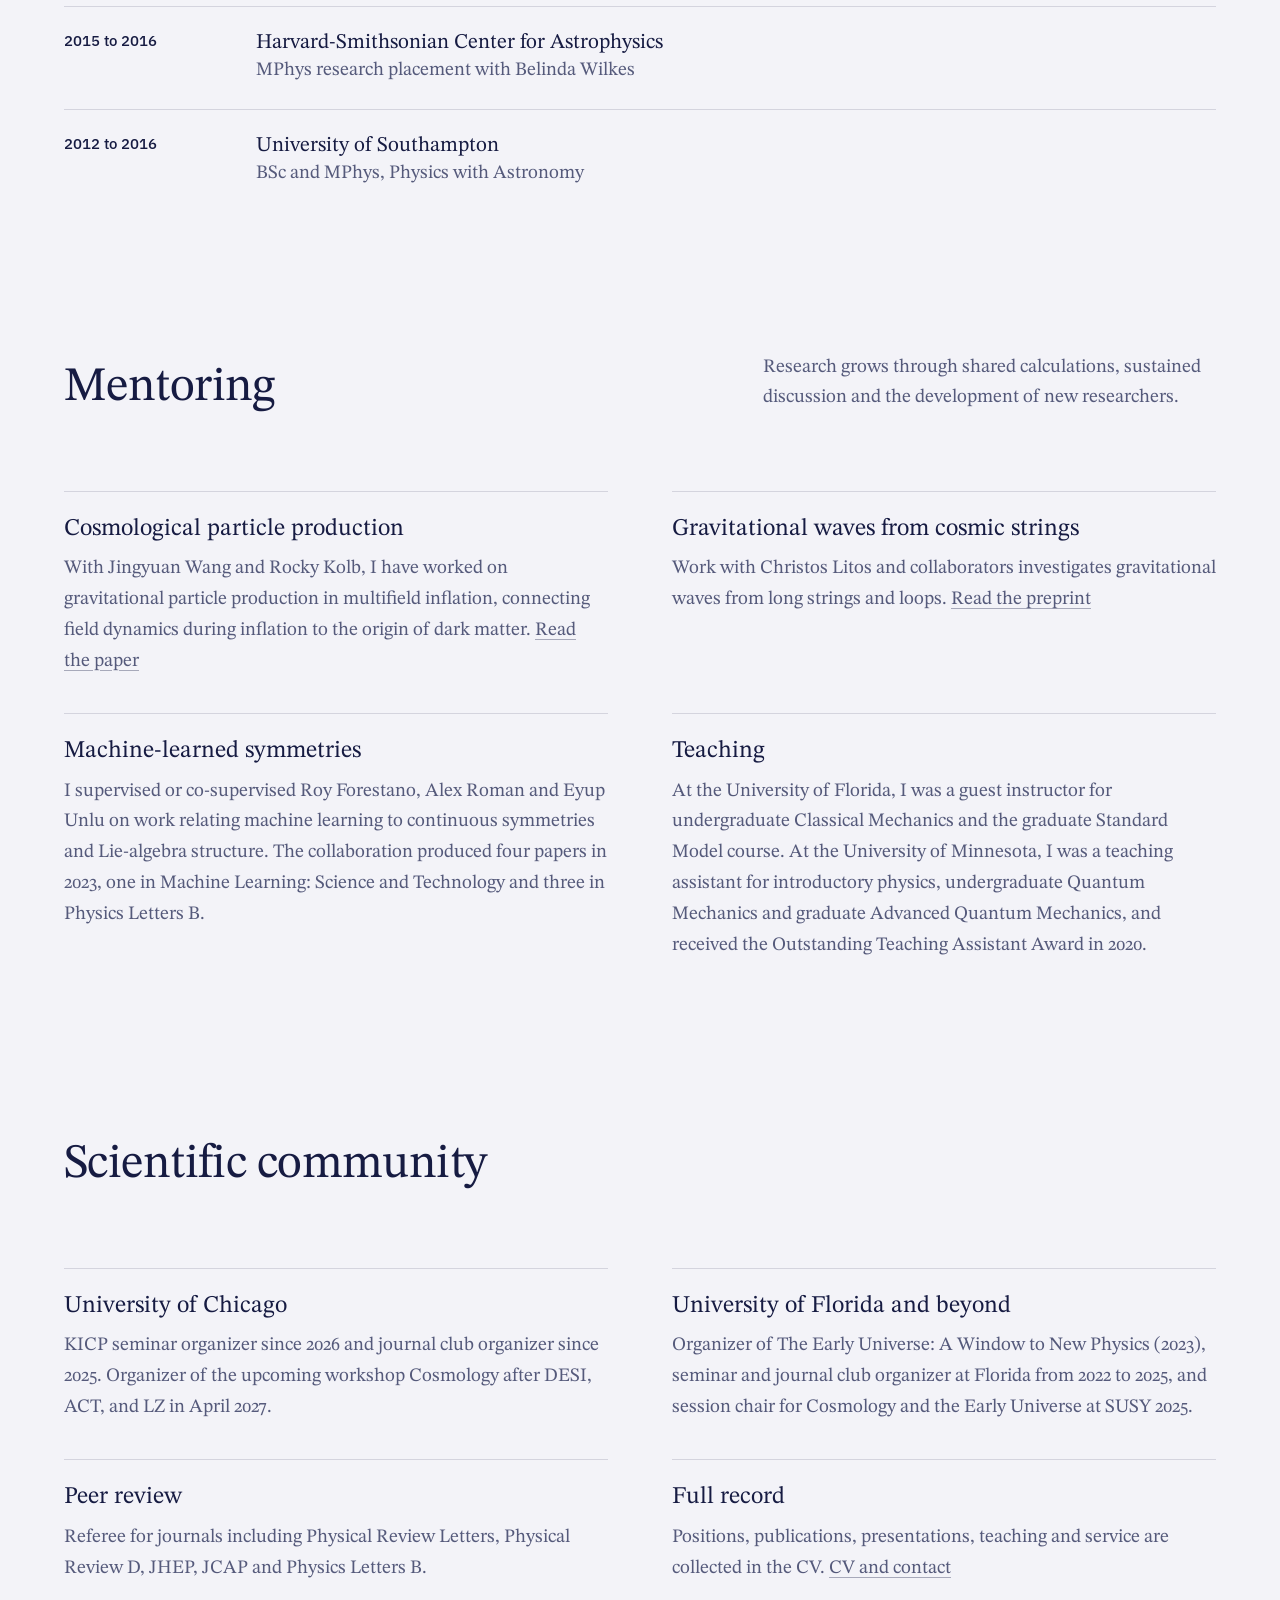
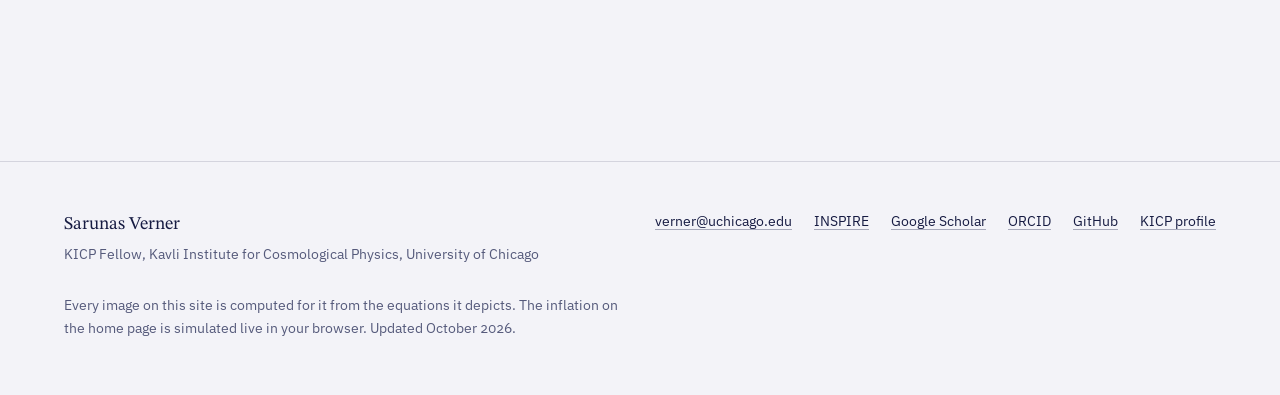
==== commit 42e49690: "Add files via upload" ====
--- a/about/index.html
+++ b/about/index.html
@@ -36,7 +36,7 @@
 <section class="band-tight" style="padding-top:0">
   <div class="wrap about-grid">
     <figure class="portrait">
-      <img src="../assets/img/portrait.webp" width="673" height="842" alt="Sarunas Verner, outdoors, in a dark shirt">
+      <img src="../assets/img/portrait.webp" srcset="../assets/img/portrait-640.webp 640w, ../assets/img/portrait.webp 960w" sizes="(max-width: 860px) 90vw, 40vw" width="960" height="1200" alt="Sarunas Verner, outdoors in front of a stone building and greenery">
       <figcaption>Theoretical physicist, KICP Fellow at the University of Chicago</figcaption>
     </figure>
     <div class="prose">
--- a/assets/css/site.css
+++ b/assets/css/site.css
@@ -398,3 +398,125 @@
   .hero, .plate-hero { min-height: 0; background: none; color: #000; }
   body { background: #fff; color: #000; }
 }
+
+/* ------------------------------------------------- n_s–r figure (attractors) */
+.nsr { display: grid; grid-template-columns: minmax(0, 8fr) minmax(0, 4fr); gap: 32px 56px; align-items: start; }
+.nsr-figure { overflow-x: auto; -webkit-overflow-scrolling: touch; }
+.nsr-plot { display: block; width: 100%; min-width: 540px; height: auto; font-family: var(--sans); }
+.nsr-plot .grid { stroke: var(--rule); stroke-width: 1; }
+.nsr-plot .frame { fill: none; stroke: var(--rule-strong); stroke-width: 1; }
+.nsr-plot .tick { font-size: 14px; fill: var(--muted); font-variant-numeric: tabular-nums lining-nums; }
+.nsr-plot .ax-label { font-family: var(--serif); font-style: italic; font-size: 24px; fill: var(--ink); }
+.nsr-plot .sub, .nsr-plot .sup { font-size: 0.68em; }
+.nsr-plot .spa2 { fill: color-mix(in srgb, var(--ink) 5%, transparent); }
+.nsr-plot .spa1 { fill: color-mix(in srgb, var(--ink) 9%, transparent); }
+.nsr-plot .spa-edge { stroke: var(--muted); stroke-width: 1; stroke-dasharray: 5 4; }
+.nsr-plot .planck95 { fill: color-mix(in srgb, var(--cyan) 14%, transparent); stroke: var(--cyan); stroke-width: 1.2; }
+.nsr-plot .planck68 { fill: color-mix(in srgb, var(--cyan) 28%, transparent); stroke: var(--cyan); stroke-width: 1.2; }
+.nsr-plot .act95 { fill: color-mix(in srgb, var(--violet) 14%, transparent); stroke: var(--violet); stroke-width: 1.2; }
+.nsr-plot .act68 { fill: color-mix(in srgb, var(--violet) 30%, transparent); stroke: var(--violet); stroke-width: 1.2; }
+.nsr-plot .model[data-model="E"] { --m: var(--rose); }
+.nsr-plot .model[data-model="T"] { --m: var(--amber); }
+.nsr-plot .band { fill: color-mix(in srgb, var(--m) 48%, transparent); }
+.nsr-plot .curve { fill: none; stroke: var(--ink); stroke-width: 1.1; opacity: 0.7; }
+.nsr-plot .curve.edge { stroke-width: 1.6; opacity: 0.95; stroke: color-mix(in srgb, var(--m) 55%, var(--ink)); }
+.nsr-plot .curve.n50 { stroke-dasharray: 6 5; }
+.nsr-plot .curve-label, .nsr-plot .seg-label { paint-order: stroke; stroke: var(--bg); stroke-width: 5px; stroke-linejoin: round; }
+.nsr-plot .curve-label { font-size: 14px; fill: var(--ink); }
+.nsr-plot .seg-core { stroke: var(--ink); stroke-width: 3.5; stroke-linecap: round; }
+.nsr-plot .seg-ext { stroke: var(--ink); stroke-width: 2; stroke-dasharray: 1 6; stroke-linecap: round; }
+.nsr-plot .seg-dot { fill: var(--bg); stroke: var(--ink); stroke-width: 2.5; }
+.nsr-plot .seg-label { font-family: var(--serif); font-style: italic; font-size: 19px; fill: var(--ink); }
+.nsr-plot .is-hidden { display: none; }
+.nsr-side { display: flex; flex-direction: column; gap: 28px; }
+.nsr-controls { display: flex; flex-direction: column; gap: 20px; }
+.nsr-slider { display: flex; flex-direction: column; gap: 10px; font-family: var(--sans); font-size: var(--t-small); }
+.nsr-slider i { font-family: var(--serif); font-size: 1.15em; }
+.nsr-slider output { font-variant-numeric: tabular-nums lining-nums; font-weight: 600; }
+.nsr-slider input { width: 100%; accent-color: var(--ink); }
+.nsr-values { font-size: 1.125rem; line-height: 1.5; }
+.nsr-values sub, .nsr-caption sub, .section-head sub { font-size: 0.7em; }
+.nsr-verdict { margin: 16px 0 0; display: grid; gap: 0; }
+.nsr-verdict > div { display: grid; grid-template-columns: 8.5rem minmax(0, 1fr); gap: 12px; padding: 10px 0; border-top: 1px solid var(--rule); font-family: var(--sans); font-size: var(--t-small); }
+.nsr-verdict dt { display: flex; align-items: center; gap: 9px; font-weight: 500; }
+.nsr-verdict dd { margin: 0; color: var(--muted); }
+.nsr-verdict dd[data-level="2"] { color: var(--ink); font-weight: 600; }
+.nsr-verdict dd[data-level="1"] { color: var(--ink); }
+.key { width: 12px; height: 12px; border-radius: 2px; flex: none; }
+.key.planck { background: color-mix(in srgb, var(--cyan) 45%, transparent); border: 1.5px solid var(--cyan); }
+.key.act { background: color-mix(in srgb, var(--violet) 45%, transparent); border: 1.5px solid var(--violet); }
+.key.spa { background: color-mix(in srgb, var(--ink) 14%, transparent); border: 1.5px dashed var(--muted); }
+.nsr-caption { font-family: var(--sans); font-size: var(--t-meta); line-height: 1.55; color: var(--muted); }
+@media (max-width: 960px) { .nsr { grid-template-columns: 1fr; } }
+
+/* hero: link that appears after reheating */
+.field-more { font: 500 var(--t-meta)/1.3 var(--sans); color: var(--ink); display: inline-block; margin-top: 6px; }
+
+/* hero instrument: the inflaton rolling down its plateau */
+.inflaton { margin: 0; display: flex; align-items: center; gap: 20px; }
+.inflaton svg { width: 240px; height: 86px; overflow: visible; flex: none; }
+.inflaton .v { fill: none; stroke: var(--muted); stroke-width: 1.3; stroke-linejoin: round; }
+.inflaton .v-trail { fill: none; stroke: #F0A54E; stroke-width: 2.4; stroke-linecap: round; opacity: 0.9; }
+.inflaton circle { fill: #F0A54E; filter: drop-shadow(0 0 5px rgba(240, 165, 78, 0.9)); }
+.inflaton text { font-family: var(--serif); font-size: 13px; fill: var(--muted); }
+.inflaton figcaption { display: flex; flex-direction: column; gap: 2px; width: 10.5rem; font-family: var(--sans); }
+.inflaton-n { font-family: var(--serif); font-size: 2.5rem; line-height: 1; color: var(--ink); font-variant-numeric: lining-nums tabular-nums; }
+.inflaton-label { font-size: var(--t-meta); line-height: 1.35; color: var(--muted); }
+.inflaton-stretch { font-size: var(--t-meta); color: var(--ink); margin-top: 8px; font-variant-numeric: lining-nums tabular-nums; }
+.inflaton-stretch sup { font-size: 0.75em; }
+.hero.is-reheating .inflaton-n { color: #F0A54E; }
+.hero-eq sup, .hero-eq sub { font-size: 0.68em; }
+.hero-eq sup sub { font-size: 0.8em; }
+.vinc { border-top: 1px solid currentColor; padding-top: 1px; margin-left: 1px; }
+.hero-caption sup { font-size: 0.75em; }
+@media (max-width: 600px) {
+  .inflaton { flex-wrap: wrap; gap: 12px 18px; }
+  .inflaton svg { width: 200px; height: 72px; }
+}
+
+/* home: short About section with portrait */
+.about-teaser { display: grid; grid-template-columns: minmax(0, 4fr) minmax(0, 7fr); gap: 40px 80px; align-items: center; }
+.about-teaser .portrait img { aspect-ratio: 4 / 5; }
+.about-teaser h2 { font-size: var(--t-h2); margin-bottom: 24px; }
+.about-teaser .lede { font-size: clamp(1.25rem, 1.05rem + 0.6vw, 1.5rem); line-height: 1.45; max-width: 32em; }
+.about-teaser .muted { margin-top: 18px; max-width: 34em; }
+.about-teaser .actions { margin-top: 28px; }
+@media (max-width: 860px) { .about-teaser { grid-template-columns: 1fr; } .about-teaser .portrait { max-width: 360px; } }
+
+/* ---------------------------------------------- hero v3: portrait at the top */
+.hero-top { display: grid; grid-template-columns: minmax(0, 1fr) minmax(220px, 380px); gap: 40px clamp(40px, 6vw, 96px); align-items: end; }
+.hero .hero-name { font-size: clamp(4.25rem, 1rem + 8.4vw, 10.75rem); }
+.hero-main .hero-role { margin-top: clamp(28px, 3.5vw, 44px); }
+.hero-main .actions { margin-top: 28px; }
+.hero-portrait { margin: 0; justify-self: end; width: 100%; }
+.hero-portrait img { width: 100%; aspect-ratio: 4 / 5; object-fit: cover; border-radius: var(--radius); border: 1px solid rgba(236, 235, 245, 0.22); }
+.hero-eq { font-size: 1.2rem; line-height: 1; margin-bottom: 10px; }
+.hero-eq svg { display: block; max-width: 100%; height: auto; overflow: visible; }
+.inflaton svg { width: 300px; height: 108px; }
+.inflaton text { font-size: 12px; }
+@media (prefers-reduced-motion: no-preference) {
+  .hero-portrait { animation: rise 1.1s cubic-bezier(0.2, 0.7, 0.1, 1) 0.15s both; }
+}
+@media (max-width: 860px) {
+  .hero-top { grid-template-columns: 1fr; gap: 28px; }
+  .hero-portrait { order: -1; justify-self: start; width: min(46%, 220px); }
+  .hero-inner { padding-top: 104px; }
+}
+@media (max-width: 600px) {
+  .inflaton svg { width: 250px; height: 90px; }
+  .hero-eq { font-size: 1rem; }
+}
+
+/* home About section, text only (the photo now lives in the hero) */
+.about-teaser { grid-template-columns: minmax(0, 4fr) minmax(0, 7fr); align-items: start; }
+.about-teaser h2 { margin-bottom: 0; }
+.inflaton-stretch i { font-family: var(--serif); font-size: 1.15em; }
+
+/* research page header with a labeled figure: title left, figure right */
+.plate-split { background: var(--plate); padding: clamp(112px, 12vw, 150px) 0 clamp(48px, 6vw, 80px); }
+.plate-split-inner { display: grid; grid-template-columns: minmax(0, 5fr) minmax(0, 7fr); gap: 36px 64px; align-items: end; }
+.plate-split h1 { font-size: var(--t-h1); letter-spacing: -0.02em; margin-top: 18px; max-width: 10em; }
+.plate-split .crumb, .plate-split .crumb a { color: var(--muted); }
+.plate-split .label { color: var(--ink); }
+.plate-split .plate { border: 1px solid var(--rule); }
+@media (max-width: 860px) { .plate-split-inner { grid-template-columns: 1fr; } }
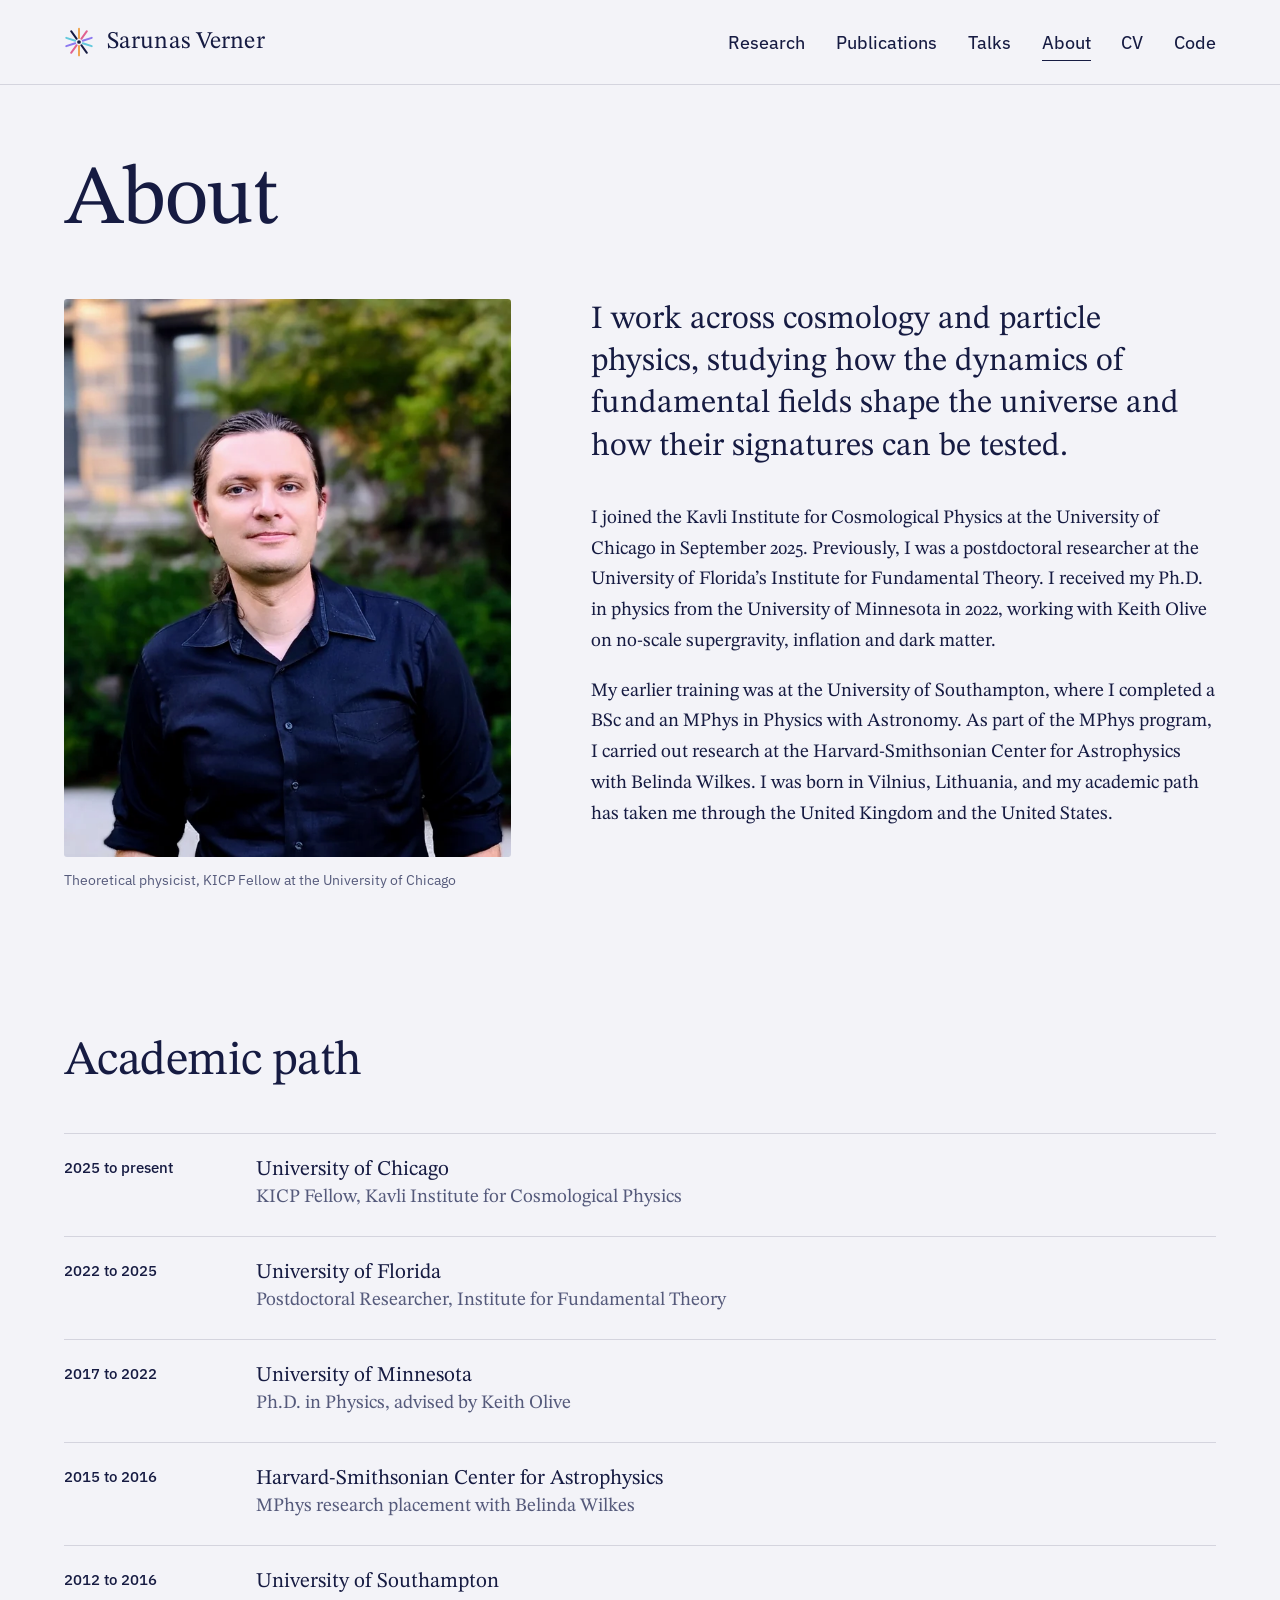
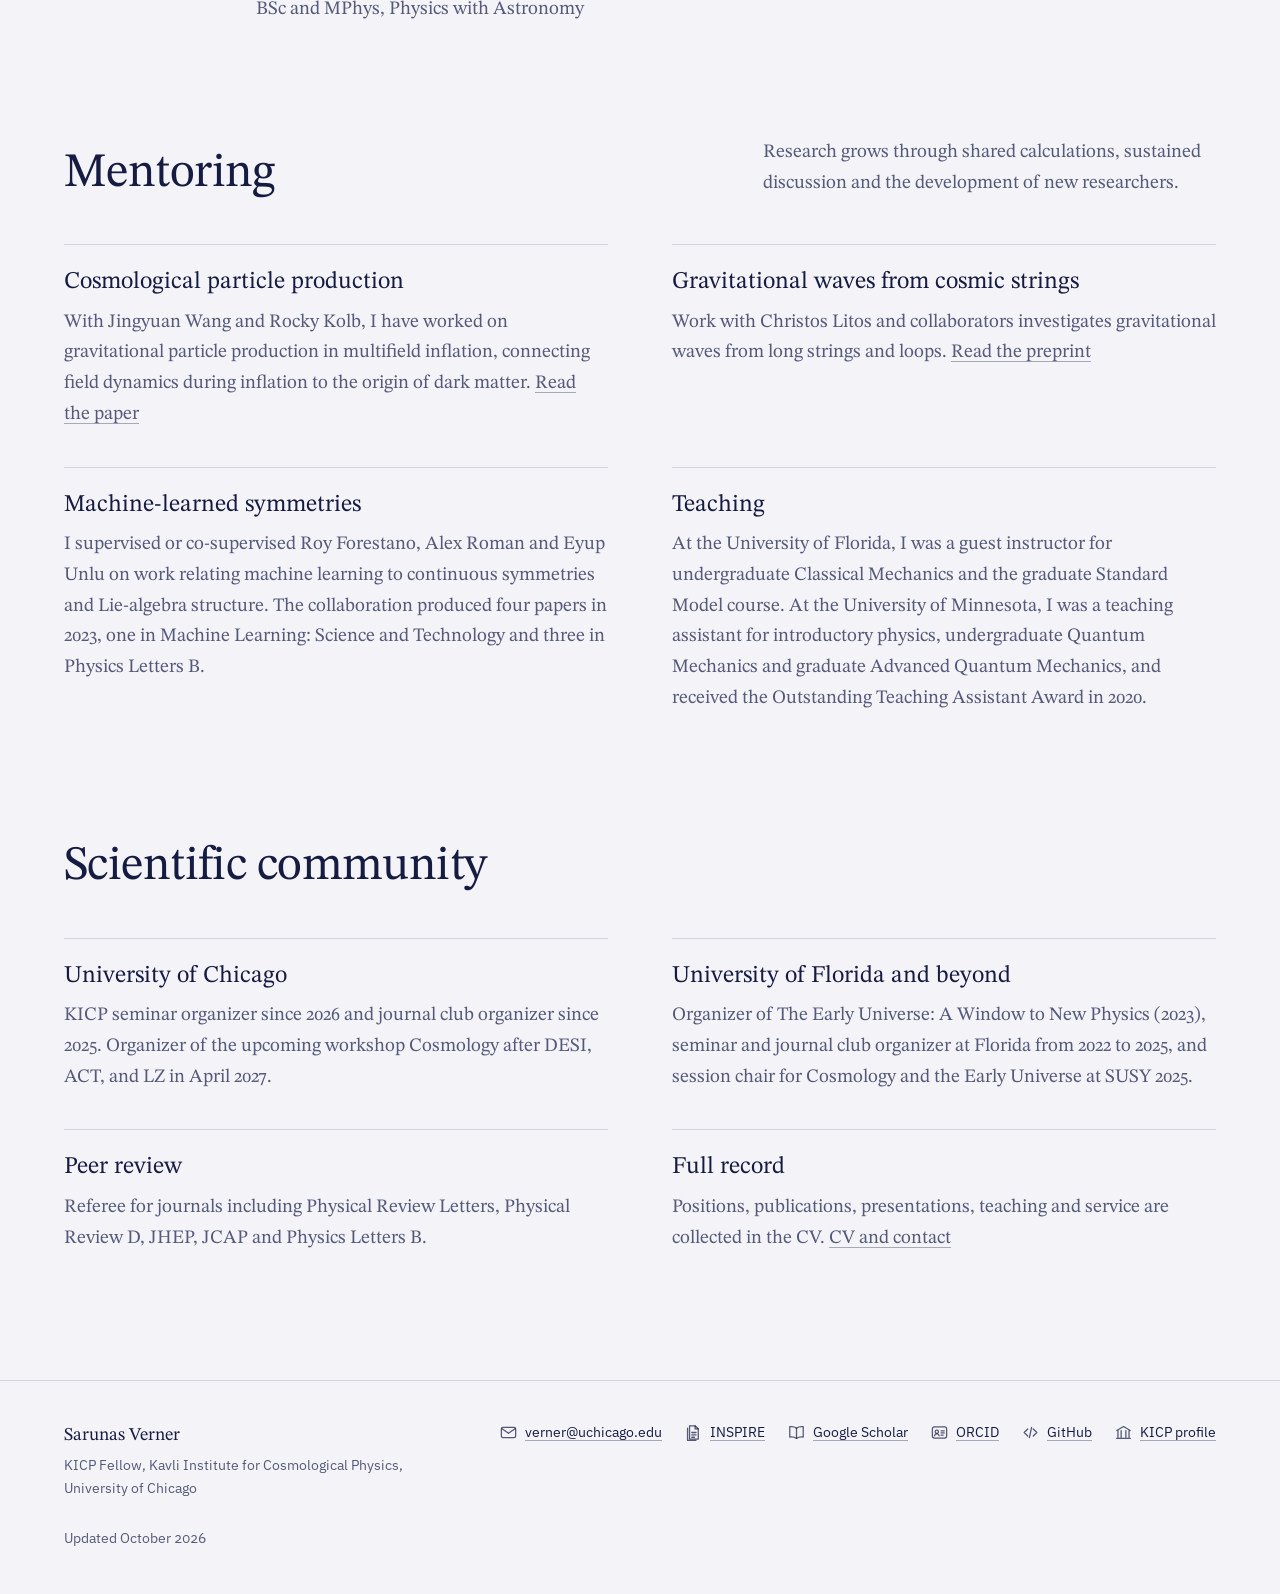
==== commit bc4ff799: "Add files via upload" ====
--- a/about/index.html
+++ b/about/index.html
@@ -25,7 +25,7 @@
   <div class="wrap bar">
     <a class="brand" href="../" aria-label="Sarunas Verner, home"><svg viewBox="0 0 26 26" aria-hidden="true" focusable="false"><line x1="13.00" y1="9.60" x2="13.00" y2="1.40" stroke="#F0A54E" stroke-width="1.7" stroke-linecap="round"/><line x1="15.00" y1="10.25" x2="19.82" y2="3.62" stroke="#E0628F" stroke-width="1.7" stroke-linecap="round"/><line x1="16.23" y1="11.95" x2="24.03" y2="9.42" stroke="#8C78F0" stroke-width="1.7" stroke-linecap="round"/><line x1="16.23" y1="14.05" x2="24.03" y2="16.58" stroke="#63C9DD" stroke-width="1.7" stroke-linecap="round"/><line x1="15.00" y1="15.75" x2="19.82" y2="22.38" stroke="currentColor" stroke-width="1.7" stroke-linecap="round"/><line x1="13.00" y1="16.40" x2="13.00" y2="24.60" stroke="#F0A54E" stroke-width="1.7" stroke-linecap="round"/><line x1="11.00" y1="15.75" x2="6.18" y2="22.38" stroke="#E0628F" stroke-width="1.7" stroke-linecap="round"/><line x1="9.77" y1="14.05" x2="1.97" y2="16.58" stroke="#8C78F0" stroke-width="1.7" stroke-linecap="round"/><line x1="9.77" y1="11.95" x2="1.97" y2="9.42" stroke="#63C9DD" stroke-width="1.7" stroke-linecap="round"/><line x1="11.00" y1="10.25" x2="6.18" y2="3.62" stroke="currentColor" stroke-width="1.7" stroke-linecap="round"/><circle cx="13" cy="13" r="1.6" fill="currentColor"/></svg><span>Sarunas Verner</span></a>
     <button class="menu-toggle" type="button" aria-expanded="false" aria-controls="site-nav" data-menu-toggle>Menu</button>
-    <nav class="site-nav" id="site-nav" aria-label="Main"><ul><li><a href="../research/">Research</a></li><li><a href="../publications/">Publications</a></li><li><a href="../code/">Code</a></li><li><a href="../talks/">Talks</a></li><li><a href="../about/" aria-current="page">About</a></li><li><a href="../cv/">CV</a></li></ul></nav>
+    <nav class="site-nav" id="site-nav" aria-label="Main"><ul><li><a href="../research/">Research</a></li><li><a href="../publications/">Publications</a></li><li><a href="../talks/">Talks</a></li><li><a href="../about/" aria-current="page">About</a></li><li><a href="../cv/">CV</a></li><li><a href="../code/">Code</a></li></ul></nav>
   </div>
 </header>
 <main id="main">
@@ -84,15 +84,15 @@
         <p>KICP Fellow, Kavli Institute for Cosmological Physics, University of Chicago</p>
       </div>
       <ul>
-        <li><a href="mailto:verner@uchicago.edu">verner@uchicago.edu</a></li>
-        <li><a href="https://inspirehep.net/authors/1813573">INSPIRE</a></li>
-        <li><a href="https://scholar.google.com/citations?user=fbTlRtQAAAAJ">Google Scholar</a></li>
-        <li><a href="https://orcid.org/0000-0003-4870-0826">ORCID</a></li>
-        <li><a href="https://github.com/sarunasverner">GitHub</a></li>
-        <li><a href="https://kavlicosmo.uchicago.edu/people/profile/sarunas-verner/">KICP profile</a></li>
+        <li><a href="mailto:verner@uchicago.edu"><svg class="ico" viewBox="0 0 24 24" aria-hidden="true" focusable="false" fill="none" stroke="currentColor" stroke-width="1.6" stroke-linecap="round" stroke-linejoin="round"><rect x="3" y="5.5" width="18" height="13" rx="2"/><path d="M3.8 7.2 12 13l8.2-5.8"/></svg><span>verner@uchicago.edu</span></a></li>
+        <li><a href="https://inspirehep.net/authors/1813573"><svg class="ico" viewBox="0 0 24 24" aria-hidden="true" focusable="false" fill="none" stroke="currentColor" stroke-width="1.6" stroke-linecap="round" stroke-linejoin="round"><path d="M7 3.5h7l4 4v13H7z"/><path d="M14 3.5v4h4M9.8 12h5.4M9.8 15h5.4M9.8 18h3.4"/><path d="M4.5 6.5v15.5H15"/></svg><span>INSPIRE</span></a></li>
+        <li><a href="https://scholar.google.com/citations?user=q-0UZ48AAAAJ"><svg class="ico" viewBox="0 0 24 24" aria-hidden="true" focusable="false" fill="none" stroke="currentColor" stroke-width="1.6" stroke-linecap="round" stroke-linejoin="round"><path d="M12 6.5c-2-1.6-5-2.2-8.5-1.8v13c3.5-.4 6.5.2 8.5 1.8 2-1.6 5-2.2 8.5-1.8v-13C17 4.3 14 4.9 12 6.5z"/><path d="M12 6.5v13"/></svg><span>Google Scholar</span></a></li>
+        <li><a href="https://orcid.org/0000-0003-4870-0826"><svg class="ico" viewBox="0 0 24 24" aria-hidden="true" focusable="false" fill="none" stroke="currentColor" stroke-width="1.6" stroke-linecap="round" stroke-linejoin="round"><rect x="3" y="5" width="18" height="14" rx="2.5"/><circle cx="8.6" cy="11" r="2.1"/><path d="M5.6 16.2c.6-1.6 1.7-2.4 3-2.4s2.4.8 3 2.4M14 9.8h4M14 12.6h4M14 15.4h2.6"/></svg><span>ORCID</span></a></li>
+        <li><a href="https://github.com/sarunasverner"><svg class="ico" viewBox="0 0 24 24" aria-hidden="true" focusable="false" fill="none" stroke="currentColor" stroke-width="1.6" stroke-linecap="round" stroke-linejoin="round"><path d="M8.5 7.5 4 12l4.5 4.5M15.5 7.5 20 12l-4.5 4.5M13.4 5.5l-2.8 13"/></svg><span>GitHub</span></a></li>
+        <li><a href="https://kavlicosmo.uchicago.edu/people/profile/sarunas-verner/"><svg class="ico" viewBox="0 0 24 24" aria-hidden="true" focusable="false" fill="none" stroke="currentColor" stroke-width="1.6" stroke-linecap="round" stroke-linejoin="round"><path d="M3.5 9.5 12 4.5l8.5 5"/><path d="M5 9.5v8.5M9 9.5v8.5M15 9.5v8.5M19 9.5v8.5M3.5 19.5h17"/></svg><span>KICP profile</span></a></li>
       </ul>
     </div>
-    <p class="fine">Every image on this site is computed for it from the equations it depicts. The inflation on the home page is simulated live in your browser. Updated October 2026.</p>
+    <p class="fine">Updated October 2026</p>
   </div>
 </footer>
 </body>
--- a/assets/css/site.css
+++ b/assets/css/site.css
@@ -22,11 +22,12 @@
   --rose: #A82A5D;
   --cyan: #0B6A7D;
   --violet: #5242BC;
+  --lime: #4C7614;
   --plate: #161B42;
 
   --gutter: clamp(20px, 5vw, 64px);
   --max: 1240px;
-  --band: clamp(88px, 11vw, 168px);
+  --band: clamp(56px, 7vw, 104px);
   --radius: 3px;
 
   --t-body: 1.1875rem;   /* 19 */
@@ -50,6 +51,7 @@
     --rose: #EC7AA5;
     --cyan: #72D2E4;
     --violet: #AB9DF6;
+    --lime: #B7D77C;
   }
 }
 
@@ -58,7 +60,7 @@
   color-scheme: dark;
   --bg: #161B42; --surface: #1C2251; --ink: #ECEBF5; --muted: #B4B7D4;
   --rule: rgba(236, 235, 245, 0.16); --rule-strong: rgba(236, 235, 245, 0.4);
-  --amber: #F2A65A; --rose: #EC7AA5; --cyan: #72D2E4; --violet: #AB9DF6;
+  --amber: #F2A65A; --rose: #EC7AA5; --cyan: #72D2E4; --violet: #AB9DF6; --lime: #B7D77C;
   color: var(--ink);
 }
 
@@ -103,24 +105,24 @@
 
 /* ------------------------------------------------------------------ header */
 .site-header { position: relative; z-index: 20; font-family: var(--sans); }
-.site-header .bar { display: flex; align-items: center; justify-content: space-between; gap: 24px; min-height: 76px; }
-.brand { display: inline-flex; align-items: center; gap: 12px; text-decoration: none; font-family: var(--serif); font-size: 1.3125rem; letter-spacing: 0.005em; }
-.brand svg { width: 26px; height: 26px; flex: none; }
-.site-nav ul { list-style: none; display: flex; gap: clamp(16px, 2.2vw, 34px); margin: 0; padding: 0; }
-.site-nav a { font-size: var(--t-small); font-weight: 450; text-decoration: none; padding: 6px 0; border-bottom: 1px solid transparent; }
+.site-header .bar { display: flex; align-items: center; justify-content: space-between; gap: 24px; min-height: 84px; }
+.brand { display: inline-flex; align-items: center; gap: 13px; text-decoration: none; font-family: var(--serif); font-size: 1.5rem; letter-spacing: 0.005em; }
+.brand svg { width: 30px; height: 30px; flex: none; }
+.site-nav ul { list-style: none; display: flex; gap: clamp(18px, 2.4vw, 36px); margin: 0; padding: 0; }
+.site-nav a { font-size: 1.125rem; font-weight: 450; text-decoration: none; padding: 6px 0; border-bottom: 1px solid transparent; }
 .site-nav a:hover { border-bottom-color: var(--rule-strong); }
 .site-nav a[aria-current="page"] { border-bottom-color: currentColor; }
 .menu-toggle { display: none; }
 .site-header.is-solid { border-bottom: 1px solid var(--rule); }
 .site-header.is-overlay { position: absolute; inset: 0 0 auto 0; }
 
-@media (max-width: 760px) {
+@media (max-width: 880px) {
   .menu-toggle {
     display: inline-flex; align-items: center; gap: 8px; font: 500 var(--t-small)/1 var(--sans); color: inherit;
     background: none; border: 1px solid var(--rule-strong); border-radius: 999px; padding: 9px 14px; cursor: pointer;
   }
   .site-nav { display: none; }
-  .menu-open .site-nav { display: block; position: absolute; left: 0; right: 0; top: 76px; background: var(--bg); border-bottom: 1px solid var(--rule); padding: 8px var(--gutter) 20px; }
+  .menu-open .site-nav { display: block; position: absolute; left: 0; right: 0; top: 84px; background: var(--bg); border-bottom: 1px solid var(--rule); padding: 8px var(--gutter) 20px; }
   .menu-open .site-nav ul { flex-direction: column; gap: 0; }
   .menu-open .site-nav a { display: block; font-size: 1.125rem; padding: 12px 0; border-bottom: 1px solid var(--rule); }
   .menu-open .site-nav a[aria-current="page"] { border-bottom-color: var(--rule); font-weight: 600; }
@@ -128,7 +130,7 @@
 
 /* --------------------------------------------------------------------- hero */
 .hero { position: relative; min-height: max(660px, 100svh); display: flex; flex-direction: column; justify-content: flex-end; overflow: hidden; background: #161B42; isolation: isolate; touch-action: pan-y; }
-.hero-field { position: absolute; inset: 0; z-index: -2; }
+.hero-field { position: absolute; inset: 0; z-index: -2; filter: blur(2px); }
 .hero-field canvas { width: 100%; height: 100%; display: block; opacity: 0; transition: opacity 0.6s ease; }
 .hero.is-live .hero-field canvas { opacity: 1; }
 .hero.is-fallback .hero-field { background: #161B42 url("../img/field-poster.webp") center / cover no-repeat; }
@@ -217,7 +219,7 @@
 .band-tight { padding-block: calc(var(--band) * 0.6); }
 .band + .band { padding-top: 0; }
 .band.ruled { border-top: 1px solid var(--rule); padding-top: calc(var(--band) * 0.75); }
-.section-head { display: grid; grid-template-columns: minmax(0, 7fr) minmax(0, 5fr); gap: 24px 64px; align-items: end; margin-bottom: clamp(44px, 6vw, 80px); }
+.section-head { display: grid; grid-template-columns: minmax(0, 7fr) minmax(0, 5fr); gap: 24px 64px; align-items: end; margin-bottom: clamp(28px, 3.5vw, 48px); }
 .section-head h2 { font-size: var(--t-h2); letter-spacing: -0.012em; }
 .section-head p { color: var(--muted); max-width: 36em; }
 .section-head .actions { justify-content: flex-end; }
@@ -229,7 +231,7 @@
 /* ------------------------------------------------------------ research rows */
 .themes { list-style: none; margin: 0; padding: 0; border-top: 1px solid var(--rule); }
 .theme { border-bottom: 1px solid var(--rule); }
-.theme-link { display: grid; grid-template-columns: minmax(0, 5fr) minmax(0, 7fr); gap: 28px 64px; align-items: center; padding-block: clamp(28px, 4vw, 48px); text-decoration: none; }
+.theme-link { display: grid; grid-template-columns: minmax(0, 5fr) minmax(0, 7fr); gap: 28px 64px; align-items: center; padding-block: clamp(20px, 2.6vw, 32px); text-decoration: none; }
 .theme h3 { font-size: clamp(1.75rem, 1.3rem + 1.5vw, 2.5rem); letter-spacing: -0.01em; margin: 14px 0 16px; }
 .theme p { color: var(--muted); max-width: 30em; }
 .more { display: inline-block; margin-top: 22px; font: 500 var(--t-small)/1.2 var(--sans); padding-bottom: 3px; border-bottom: 1px solid var(--rule-strong); transition: border-color 0.15s; }
@@ -241,18 +243,19 @@
 
 /* ------------------------------------------------------------ selected work */
 .works { list-style: none; margin: 0; padding: 0; display: grid; grid-template-columns: repeat(2, minmax(0, 1fr)); gap: 0 64px; }
-.work { border-top: 1px solid var(--rule); padding: 28px 0 44px; }
+.work { border-top: 1px solid var(--rule); padding: 24px 0 32px; }
 .work h3 { font-size: clamp(1.375rem, 1.15rem + 0.7vw, 1.75rem); line-height: 1.2; margin: 16px 0 12px; }
 .work h3 a { text-decoration-color: color-mix(in srgb, var(--c) 60%, transparent); }
 .work h3 a:hover { text-decoration-color: var(--c); }
 .work .authors { font-size: 1.0625rem; }
 .work .venue { font-family: var(--sans); font-size: var(--t-meta); color: var(--muted); margin-top: 4px; }
 .work .summary { margin-top: 14px; color: var(--muted); max-width: 32em; }
+.work .summary sup { line-height: 0; font-size: 0.72em; }
 @media (max-width: 760px) { .works { grid-template-columns: 1fr; } }
 
 /* ------------------------------------------------------------------- agenda */
 .agenda { list-style: none; margin: 0; padding: 0; }
-.event { display: grid; grid-template-columns: 9.5rem minmax(0, 1fr) minmax(0, 0.7fr); gap: 6px 40px; padding: 22px 0; border-top: 1px solid var(--rule); align-items: baseline; }
+.event { display: grid; grid-template-columns: 9.5rem minmax(0, 1fr) minmax(0, 0.7fr); gap: 6px 40px; padding: 18px 0; border-top: 1px solid var(--rule); align-items: baseline; }
 .event time { font-family: var(--sans); font-size: var(--t-small); font-weight: 500; font-variant-numeric: lining-nums tabular-nums; }
 .event .title { font-size: 1.3125rem; line-height: 1.3; }
 .event .where { color: var(--muted); margin-top: 2px; }
@@ -268,16 +271,19 @@
 @media (max-width: 860px) { .contact { grid-template-columns: 1fr; } }
 
 /* ------------------------------------------------------------------- footer */
-.site-footer { border-top: 1px solid var(--rule); padding: 48px 0 56px; font-family: var(--sans); font-size: var(--t-meta); color: var(--muted); }
+.site-footer { border-top: 1px solid var(--rule); padding: 40px 0 44px; font-family: var(--sans); font-size: var(--t-meta); color: var(--muted); }
 .site-footer .grid { display: grid; grid-template-columns: minmax(0, 1fr) auto; gap: 24px 48px; align-items: start; }
 .site-footer .who { color: var(--ink); font-family: var(--serif); font-size: 1.125rem; margin-bottom: 4px; }
 .site-footer ul { list-style: none; display: flex; flex-wrap: wrap; gap: 8px 22px; margin: 0; padding: 0; justify-content: flex-end; }
-.site-footer a { color: var(--ink); }
+.site-footer a { color: var(--ink); display: inline-flex; align-items: center; gap: 7px; }
+.site-footer .ico { width: 19px; height: 19px; flex: none; color: color-mix(in srgb, var(--ink) 72%, transparent); transition: color 0.15s; }
+.site-footer a:hover .ico { color: var(--ink); }
+.site-footer .ico-file { object-fit: contain; border-radius: 3px; }
 .site-footer .fine { margin-top: 28px; max-width: 70ch; }
 @media (max-width: 760px) { .site-footer .grid { grid-template-columns: 1fr; } .site-footer ul { justify-content: flex-start; } }
 
 /* --------------------------------------------------------------- page heads */
-.page-head { padding-top: clamp(56px, 8vw, 112px); padding-bottom: clamp(48px, 6vw, 88px); }
+.page-head { padding-top: clamp(40px, 5.5vw, 80px); padding-bottom: clamp(32px, 4vw, 56px); }
 .crumb { font-family: var(--sans); font-size: var(--t-small); color: var(--muted); margin-bottom: 20px; }
 .crumb a { color: var(--muted); }
 .page-head h1 { font-size: var(--t-h1); letter-spacing: -0.02em; max-width: 14em; }
@@ -285,15 +291,15 @@
 .page-head .actions { margin-top: 32px; }
 
 /* research detail: full-bleed computed plate */
-.plate-hero { position: relative; background: var(--plate); min-height: clamp(520px, 78svh, 860px); display: flex; align-items: flex-end; overflow: hidden; isolation: isolate; }
+.plate-hero { position: relative; background: var(--plate); min-height: clamp(460px, 66svh, 720px); display: flex; align-items: flex-end; overflow: hidden; isolation: isolate; }
 .plate-hero img { position: absolute; inset: 0; width: 100%; height: 100%; object-fit: cover; z-index: -2; }
 .plate-hero::after { content: ""; position: absolute; inset: 0; z-index: -1; background: linear-gradient(to top, rgba(22, 27, 66, 0.95) 0%, rgba(22, 27, 66, 0.6) 34%, rgba(22, 27, 66, 0) 66%); }
-.plate-hero .wrap { padding-bottom: clamp(40px, 6vw, 72px); }
+.plate-hero .wrap { padding-bottom: clamp(32px, 4.5vw, 56px); }
 .plate-hero h1 { font-size: var(--t-h1); letter-spacing: -0.02em; max-width: 12em; margin-top: 18px; }
 .plate-hero .crumb, .plate-hero .crumb a { color: var(--muted); }
 .plate-hero .label { color: var(--ink); }
 
-.detail { display: grid; grid-template-columns: minmax(0, 7fr) minmax(0, 4fr); gap: 48px 80px; }
+.detail { display: grid; grid-template-columns: minmax(0, 7fr) minmax(0, 4fr); gap: 40px 80px; }
 .question { font-size: clamp(1.5rem, 1.15rem + 1.1vw, 2.125rem); line-height: 1.3; font-style: italic; margin-bottom: 36px; max-width: 24em; }
 .prose p { max-width: 34em; }
 .prose h2 { font-size: var(--t-h3); margin: 56px 0 16px; }
@@ -302,7 +308,7 @@
 @media (max-width: 860px) { .detail { grid-template-columns: 1fr; } .caption-card { position: static; } }
 
 .contribs { list-style: none; margin: 0; padding: 0; display: grid; grid-template-columns: repeat(2, minmax(0, 1fr)); gap: 0 64px; }
-.contrib { border-top: 1px solid var(--rule); padding: 26px 0 40px; position: relative; }
+.contrib { border-top: 1px solid var(--rule); padding: 24px 0 32px; position: relative; }
 .contrib::before { content: ""; position: absolute; top: -1px; left: 0; width: 48px; height: 2px; background: var(--c); }
 .contrib h3 { font-size: var(--t-h3); line-height: 1.2; margin-bottom: 12px; }
 .contrib p { color: var(--muted); }
@@ -454,7 +460,7 @@
 
 /* hero instrument: the inflaton rolling down its plateau */
 .inflaton { margin: 0; display: flex; align-items: center; gap: 20px; }
-.inflaton svg { width: 240px; height: 86px; overflow: visible; flex: none; }
+.inflaton svg { width: 216px; height: 126px; overflow: visible; flex: none; }
 .inflaton .v { fill: none; stroke: var(--muted); stroke-width: 1.3; stroke-linejoin: round; }
 .inflaton .v-trail { fill: none; stroke: #F0A54E; stroke-width: 2.4; stroke-linecap: round; opacity: 0.9; }
 .inflaton circle { fill: #F0A54E; filter: drop-shadow(0 0 5px rgba(240, 165, 78, 0.9)); }
@@ -471,7 +477,7 @@
 .hero-caption sup { font-size: 0.75em; }
 @media (max-width: 600px) {
   .inflaton { flex-wrap: wrap; gap: 12px 18px; }
-  .inflaton svg { width: 200px; height: 72px; }
+  .inflaton svg { width: 180px; height: 105px; }
 }
 
 /* home: short About section with portrait */
@@ -492,7 +498,7 @@
 .hero-portrait img { width: 100%; aspect-ratio: 4 / 5; object-fit: cover; border-radius: var(--radius); border: 1px solid rgba(236, 235, 245, 0.22); }
 .hero-eq { font-size: 1.2rem; line-height: 1; margin-bottom: 10px; }
 .hero-eq svg { display: block; max-width: 100%; height: auto; overflow: visible; }
-.inflaton svg { width: 300px; height: 108px; }
+.inflaton svg { width: 240px; height: 140px; }
 .inflaton text { font-size: 12px; }
 @media (prefers-reduced-motion: no-preference) {
   .hero-portrait { animation: rise 1.1s cubic-bezier(0.2, 0.7, 0.1, 1) 0.15s both; }
@@ -503,7 +509,7 @@
   .hero-inner { padding-top: 104px; }
 }
 @media (max-width: 600px) {
-  .inflaton svg { width: 250px; height: 90px; }
+  .inflaton svg { width: 192px; height: 112px; }
   .hero-eq { font-size: 1rem; }
 }
 
@@ -513,10 +519,90 @@
 .inflaton-stretch i { font-family: var(--serif); font-size: 1.15em; }
 
 /* research page header with a labeled figure: title left, figure right */
-.plate-split { background: var(--plate); padding: clamp(112px, 12vw, 150px) 0 clamp(48px, 6vw, 80px); }
+.plate-split { background: var(--plate); padding: clamp(104px, 10vw, 128px) 0 clamp(40px, 5vw, 64px); }
 .plate-split-inner { display: grid; grid-template-columns: minmax(0, 5fr) minmax(0, 7fr); gap: 36px 64px; align-items: end; }
 .plate-split h1 { font-size: var(--t-h1); letter-spacing: -0.02em; margin-top: 18px; max-width: 10em; }
 .plate-split .crumb, .plate-split .crumb a { color: var(--muted); }
 .plate-split .label { color: var(--ink); }
 .plate-split .plate { border: 1px solid var(--rule); }
 @media (max-width: 860px) { .plate-split-inner { grid-template-columns: 1fr; } }
+
+/* ---------------------------------------------------------------- gravitational-wave landscape */
+.gw-hero { background: var(--plate); padding: clamp(104px, 10vw, 128px) 0 clamp(40px, 5vw, 64px); }
+.gw-hero .crumb, .gw-hero .crumb a { color: var(--muted); }
+.gw-hero .label { color: var(--ink); }
+.gw-hero h1 { font-size: var(--t-h1); letter-spacing: -0.02em; margin: 18px 0 0; max-width: 16em; }
+.gw-hero .gw-lede { max-width: 40em; margin: 20px 0 0; color: var(--muted); font-size: 1.125rem; line-height: 1.55; }
+.gw { margin-top: clamp(28px, 3.5vw, 40px); }
+.gw-figure { overflow-x: auto; -webkit-overflow-scrolling: touch; margin: 0 calc(-1 * min(var(--gutter), 12px)); }
+.gw-plot { display: block; width: 100%; min-width: 880px; height: auto; font-family: var(--sans); font-variant-numeric: lining-nums; }
+.gw-plot .grid { stroke: var(--rule); stroke-width: 1; }
+.gw-plot .frame { fill: none; stroke: var(--rule-strong); stroke-width: 1; }
+.gw-plot .tick { font-size: var(--tick); fill: var(--muted); font-variant-numeric: lining-nums; }
+.gw-plot .sub, .gw-plot .sup { font-size: 0.7em; }
+.gw-plot .it { font-family: var(--serif); font-style: italic; }
+.gw-plot .ax-label { font-family: var(--serif); font-size: calc(var(--fs) * 1.45); fill: var(--ink); }
+.gw-plot [data-family="cmb"] { --m: var(--amber); }
+.gw-plot [data-family="pta"] { --m: var(--violet); }
+.gw-plot [data-family="space"] { --m: var(--cyan); }
+.gw-plot [data-family="atom"] { --m: var(--lime); }
+.gw-plot [data-family="ground"] { --m: var(--rose); }
+.gw-plot [data-family="neff"] { --m: var(--muted); }
+.gw-plot .excluded { fill: color-mix(in srgb, var(--ink) 9%, transparent); }
+.gw-plot .m { transition: opacity 160ms ease, stroke-width 160ms ease, fill 160ms ease; }
+.gw-plot .fill { fill: color-mix(in srgb, var(--m) 2.5%, transparent); stroke: none; }
+.gw-plot .line { fill: none; stroke: var(--m); stroke-width: 1.5; stroke-dasharray: 6 4; stroke-linejoin: round; }
+.gw-plot .line[data-current] { stroke-dasharray: none; stroke-width: 1.8; }
+.gw-plot .line.bar { stroke-width: 3; stroke-linecap: round; }
+.gw-plot .line.neff { stroke-width: 1.2; }
+.gw-plot .violins path { fill: color-mix(in srgb, var(--m) 55%, transparent); stroke: var(--m); stroke-width: 0.8; }
+.gw-plot .m-label { font-size: var(--fs); fill: color-mix(in srgb, var(--m) 70%, var(--ink)); font-weight: 500; transition: opacity 160ms ease; }
+.gw-plot .m-label[data-current] { font-weight: 600; }
+.gw-plot .m-label.neff { font-weight: 500; fill: var(--muted); }
+.gw-plot .leader { stroke: color-mix(in srgb, var(--m) 70%, var(--ink)); stroke-width: 1; fill: none; transition: opacity 160ms ease; }
+.gw-plot .leader-dot { fill: color-mix(in srgb, var(--m) 70%, var(--ink)); stroke: none; }
+.gw-plot.has-focus .leader { opacity: 0.22; }
+.gw-plot.has-focus .leader.is-focus { opacity: 1; }
+.gw-plot .m-label { paint-order: stroke; stroke: var(--bg); stroke-width: 4px; stroke-linejoin: round; }
+.gw-plot .hit { fill: transparent; stroke: transparent; stroke-width: 12; pointer-events: none; }
+.gw.is-live .gw-plot .hit { pointer-events: stroke; cursor: pointer; }
+.gw.is-live .gw-plot rect.hit { pointer-events: all; }
+/* focus: one mission lit, the rest recede */
+.gw-plot.has-focus .m, .gw-plot.has-focus .m-label { opacity: 0.22; }
+.gw-plot.has-focus .is-focus { opacity: 1; }
+.gw-plot.has-focus .fill.is-focus { fill: color-mix(in srgb, var(--m) 16%, transparent); }
+.gw-plot.has-focus .line.is-focus { stroke-width: 2.6; }
+.gw-panel { display: grid; grid-template-columns: minmax(0, 8fr) minmax(0, 4fr); gap: 32px 56px; margin-top: 28px; align-items: start; }
+.gw-legend { display: grid; grid-template-columns: repeat(3, minmax(0, 1fr)); gap: 24px 28px; }
+.gw-fam h3 { font: 600 var(--t-meta)/1.3 var(--sans); color: var(--ink); margin: 0 0 8px; }
+.gw-fam h3 sub { font-size: 0.75em; }
+.gw-fam ul { list-style: none; margin: 0; padding: 0; display: grid; gap: 2px; }
+.gw-fam[data-family="cmb"] { --m: var(--amber); }
+.gw-fam[data-family="pta"] { --m: var(--violet); }
+.gw-fam[data-family="space"] { --m: var(--cyan); }
+.gw-fam[data-family="atom"] { --m: var(--lime); }
+.gw-fam[data-family="ground"] { --m: var(--rose); }
+.gw-fam[data-family="neff"] { --m: var(--muted); }
+.gw-item { display: inline-flex; align-items: center; gap: 10px; font: 400 var(--t-small)/1.35 var(--sans); color: var(--muted); background: none; border: 0; padding: 4px 0; text-align: left; cursor: default; }
+.gw.is-live .gw-item { cursor: pointer; }
+.gw.is-live .gw-item:hover, .gw-item[aria-pressed="true"] { color: var(--ink); }
+.gw-item[aria-pressed="true"] { font-weight: 600; }
+.gw-item .key, .gw-readout .status .key { flex: none; width: 22px; height: 2px; background: repeating-linear-gradient(90deg, var(--m) 0 6px, transparent 6px 10px); }
+.gw-item .key.is-current, .gw-readout .status .key.is-current { height: 2.5px; background: var(--m); }
+.gw-side { display: flex; flex-direction: column; gap: 28px; }
+.gw-readout { min-height: 9.5em; border-top: 2px solid var(--m, var(--rule-strong)); padding-top: 14px; }
+.gw-readout h3 { font-size: 1.375rem; margin: 0 0 6px; }
+.gw-readout .status { font: 500 var(--t-meta)/1.4 var(--sans); color: var(--muted); margin: 0 0 10px; display: flex; align-items: center; gap: 9px; }
+.gw-readout p { margin: 0; font-size: 1.0625rem; line-height: 1.5; }
+.gw-readout p + p { margin-top: 8px; }
+.gw-readout .reach { font-family: var(--sans); font-size: var(--t-small); color: var(--ink); font-variant-numeric: lining-nums; }
+.gw-readout sub, .gw-readout sup { font-size: 0.72em; }
+.gw-hint { color: var(--muted); font-family: var(--sans); font-size: var(--t-small) !important; }
+@media (max-width: 1080px) { .gw-panel { grid-template-columns: 1fr; } }
+@media (max-width: 640px) { .gw-legend { grid-template-columns: repeat(2, minmax(0, 1fr)); } .gw-plot { min-width: 940px; } }
+.gw-scroll-hint { display: none; margin: 10px 0 0; font-family: var(--sans); font-size: var(--t-meta); color: var(--muted); }
+@media (max-width: 900px) { .gw-scroll-hint { display: block; } }
+@media (prefers-reduced-motion: reduce) { .gw-plot .m, .gw-plot .m-label { transition: none; } }
+.gw-plot[data-layout="plate"] { min-width: 0; }
+.agenda-head { font: 600 var(--t-meta)/1.3 var(--sans); letter-spacing: 0.01em; color: var(--muted); margin: 0 0 10px; }
+.agenda + .agenda-head { margin-top: 36px; }
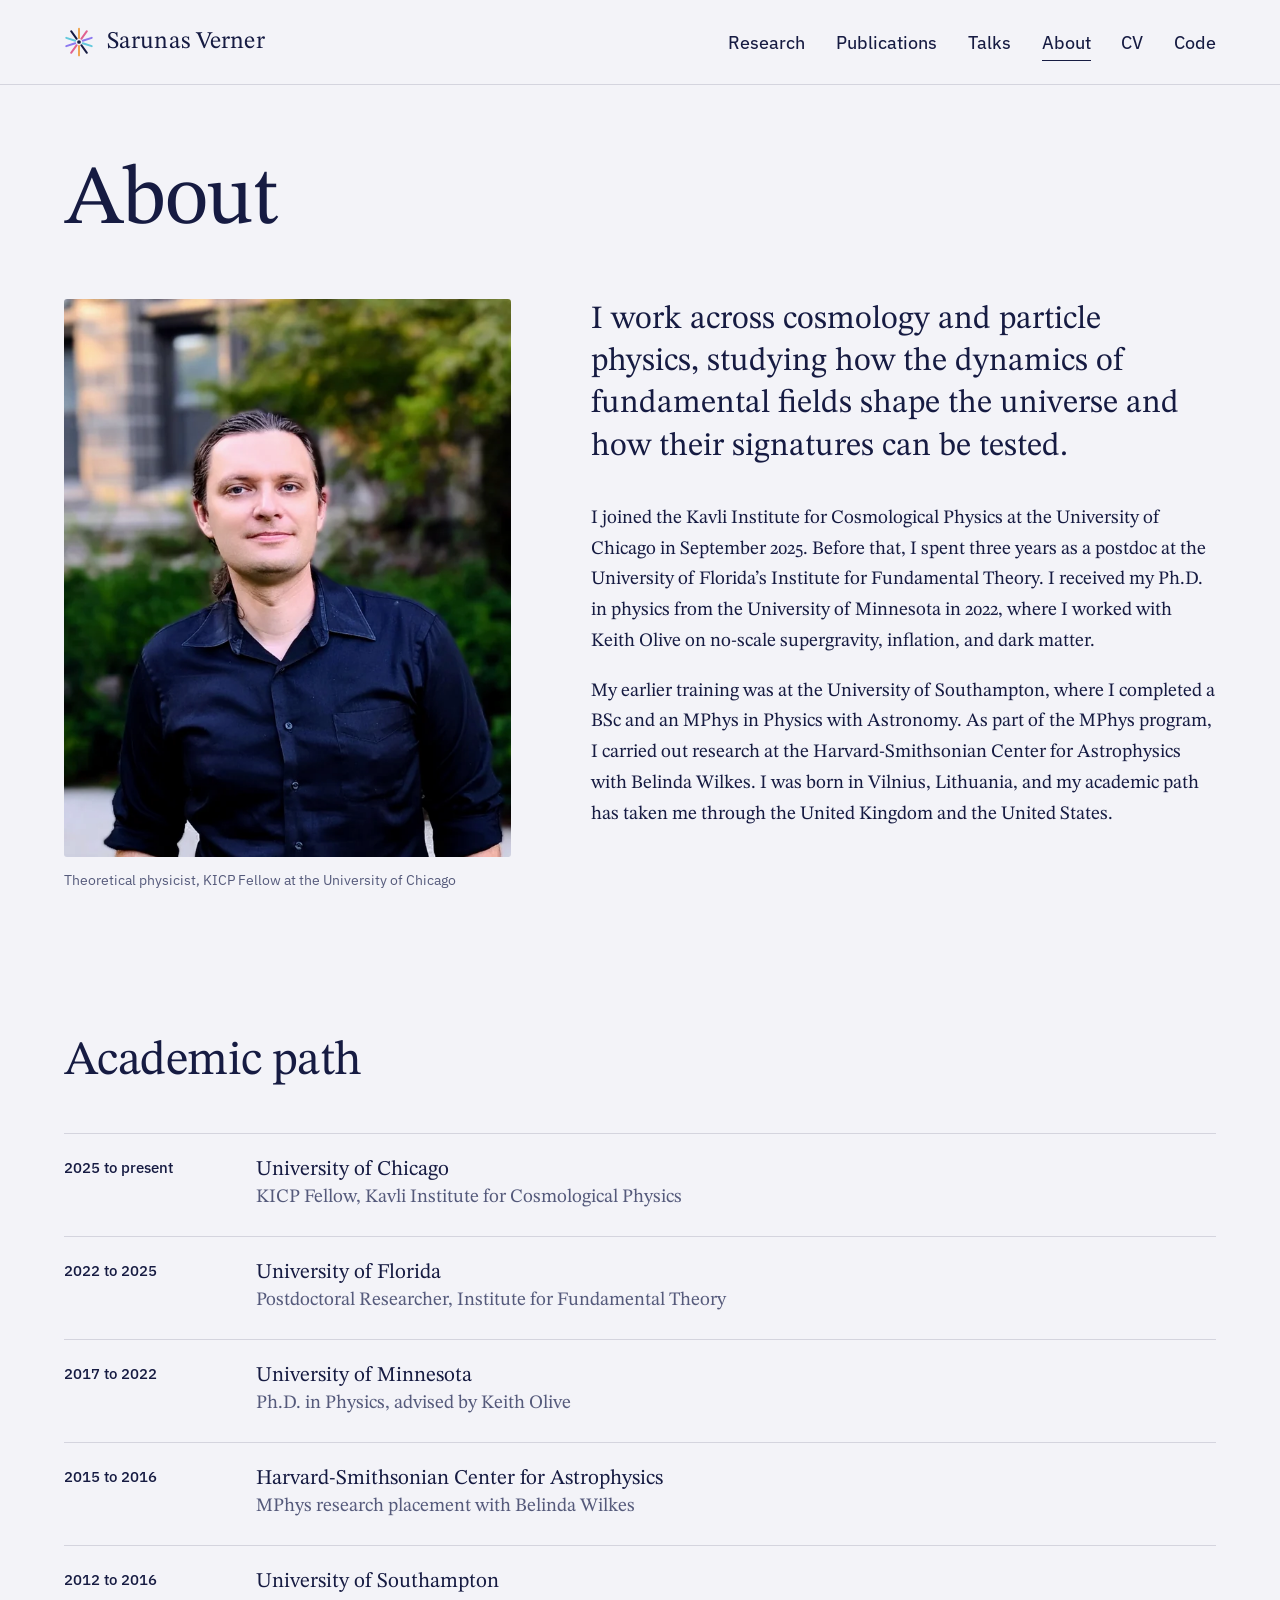
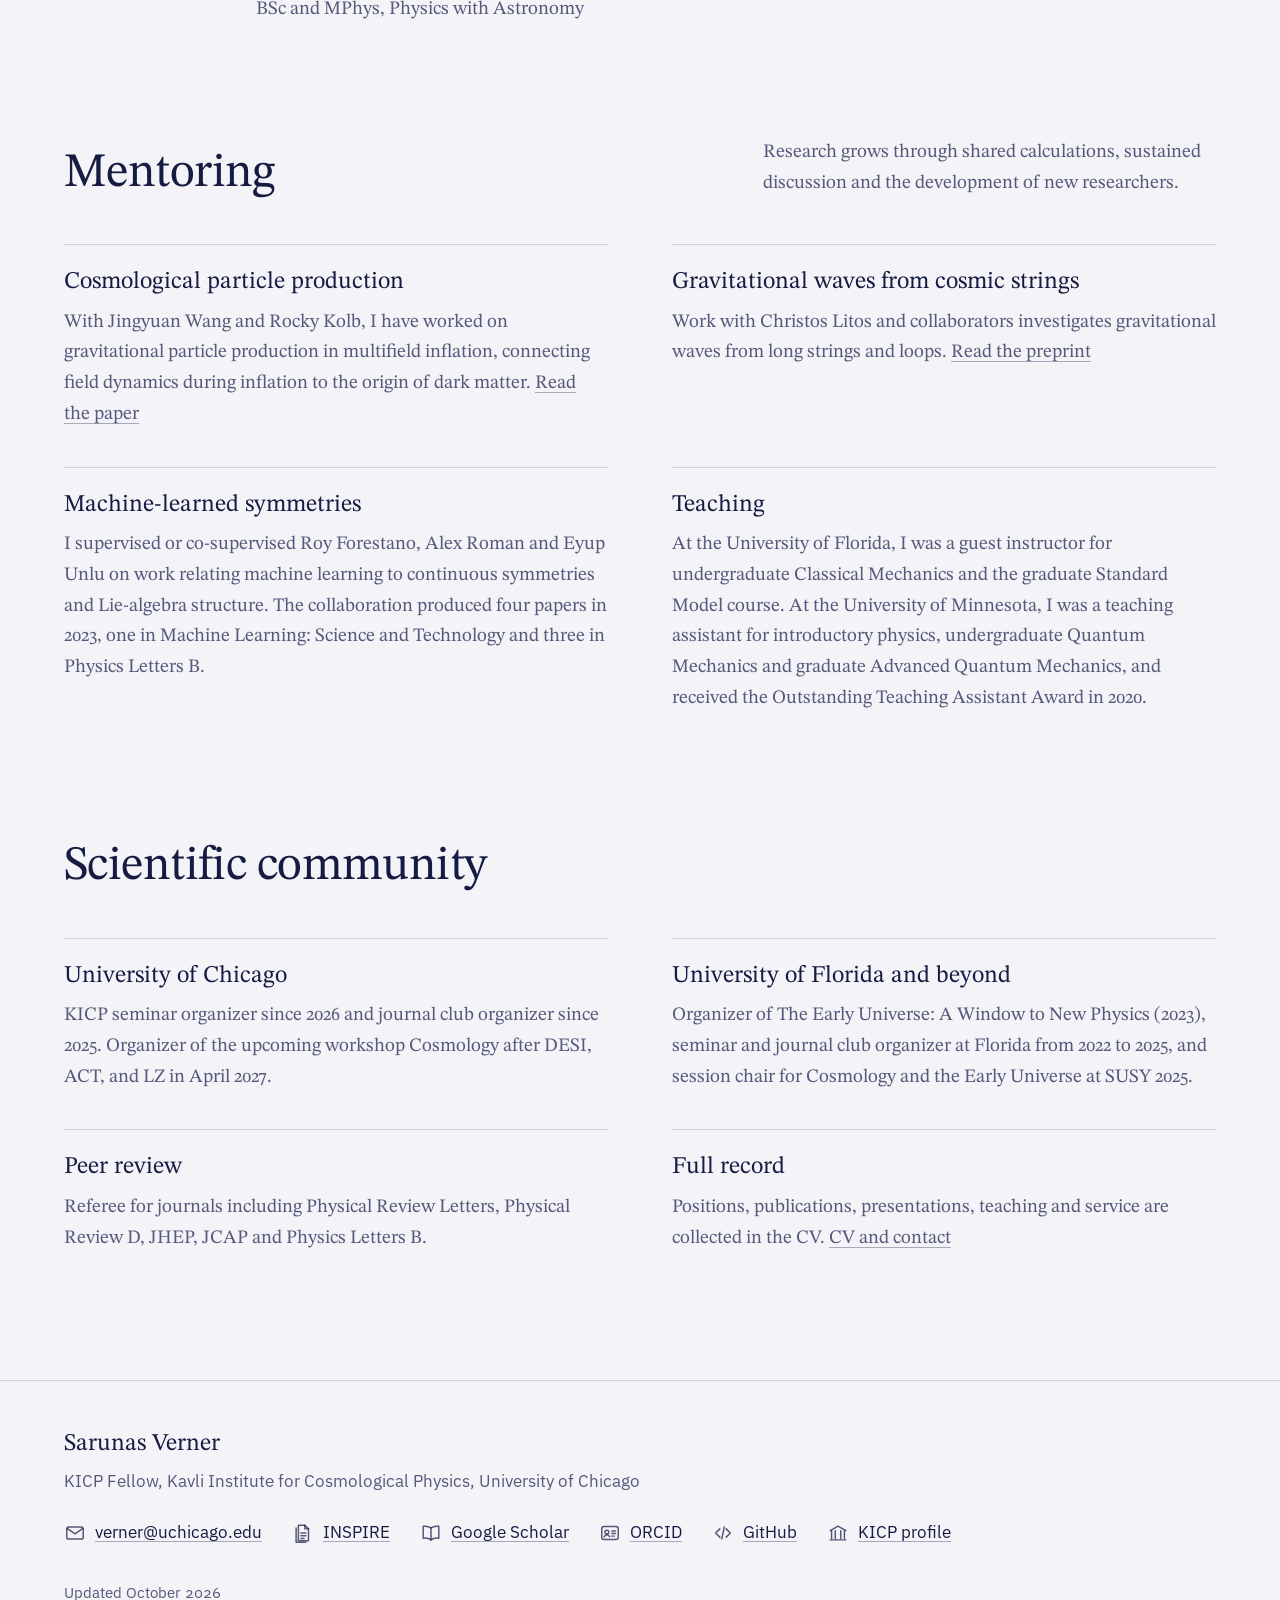
==== commit 95850527: "Add files via upload" ====
--- a/about/index.html
+++ b/about/index.html
@@ -41,7 +41,7 @@
     </figure>
     <div class="prose">
       <p class="question" style="font-style:normal">I work across cosmology and particle physics, studying how the dynamics of fundamental fields shape the universe and how their signatures can be tested.</p>
-      <p>I joined the Kavli Institute for Cosmological Physics at the University of Chicago in September 2025. Previously, I was a postdoctoral researcher at the University of Florida’s Institute for Fundamental Theory. I received my Ph.D. in physics from the University of Minnesota in 2022, working with Keith Olive on no-scale supergravity, inflation and dark matter.</p>
+      <p>I joined the Kavli Institute for Cosmological Physics at the University of Chicago in September 2025. Before that, I spent three years as a postdoc at the University of Florida’s Institute for Fundamental Theory. I received my Ph.D. in physics from the University of Minnesota in 2022, where I worked with Keith Olive on no-scale supergravity, inflation, and dark matter.</p>
       <p>My earlier training was at the University of Southampton, where I completed a BSc and an MPhys in Physics with Astronomy. As part of the MPhys program, I carried out research at the Harvard-Smithsonian Center for Astrophysics with Belinda Wilkes. I was born in Vilnius, Lithuania, and my academic path has taken me through the United Kingdom and the United States.</p>
     </div>
   </div>
--- a/assets/css/site.css
+++ b/assets/css/site.css
@@ -271,16 +271,16 @@
 @media (max-width: 860px) { .contact { grid-template-columns: 1fr; } }
 
 /* ------------------------------------------------------------------- footer */
-.site-footer { border-top: 1px solid var(--rule); padding: 40px 0 44px; font-family: var(--sans); font-size: var(--t-meta); color: var(--muted); }
-.site-footer .grid { display: grid; grid-template-columns: minmax(0, 1fr) auto; gap: 24px 48px; align-items: start; }
-.site-footer .who { color: var(--ink); font-family: var(--serif); font-size: 1.125rem; margin-bottom: 4px; }
-.site-footer ul { list-style: none; display: flex; flex-wrap: wrap; gap: 8px 22px; margin: 0; padding: 0; justify-content: flex-end; }
-.site-footer a { color: var(--ink); display: inline-flex; align-items: center; gap: 7px; }
-.site-footer .ico { width: 19px; height: 19px; flex: none; color: color-mix(in srgb, var(--ink) 72%, transparent); transition: color 0.15s; }
+.site-footer { border-top: 1px solid var(--rule); padding: 44px 0 48px; font-family: var(--sans); font-size: 1.0625rem; color: var(--muted); }
+.site-footer .grid { display: grid; grid-template-columns: 1fr; gap: 24px; align-items: start; }
+.site-footer .who { color: var(--ink); font-family: var(--serif); font-size: 1.5rem; margin-bottom: 4px; }
+.site-footer ul { list-style: none; display: flex; flex-wrap: wrap; gap: 12px 30px; margin: 0; padding: 0; }
+.site-footer a { color: var(--ink); display: inline-flex; align-items: center; gap: 9px; }
+.site-footer .ico { width: 22px; height: 22px; flex: none; color: color-mix(in srgb, var(--ink) 72%, transparent); transition: color 0.15s; }
 .site-footer a:hover .ico { color: var(--ink); }
 .site-footer .ico-file { object-fit: contain; border-radius: 3px; }
-.site-footer .fine { margin-top: 28px; max-width: 70ch; }
-@media (max-width: 760px) { .site-footer .grid { grid-template-columns: 1fr; } .site-footer ul { justify-content: flex-start; } }
+.site-footer .fine { margin-top: 28px; max-width: 70ch; font-size: var(--t-small); }
+@media (max-width: 760px) { .site-footer ul { gap: 12px 22px; } }
 
 /* --------------------------------------------------------------- page heads */
 .page-head { padding-top: clamp(40px, 5.5vw, 80px); padding-bottom: clamp(32px, 4vw, 56px); }
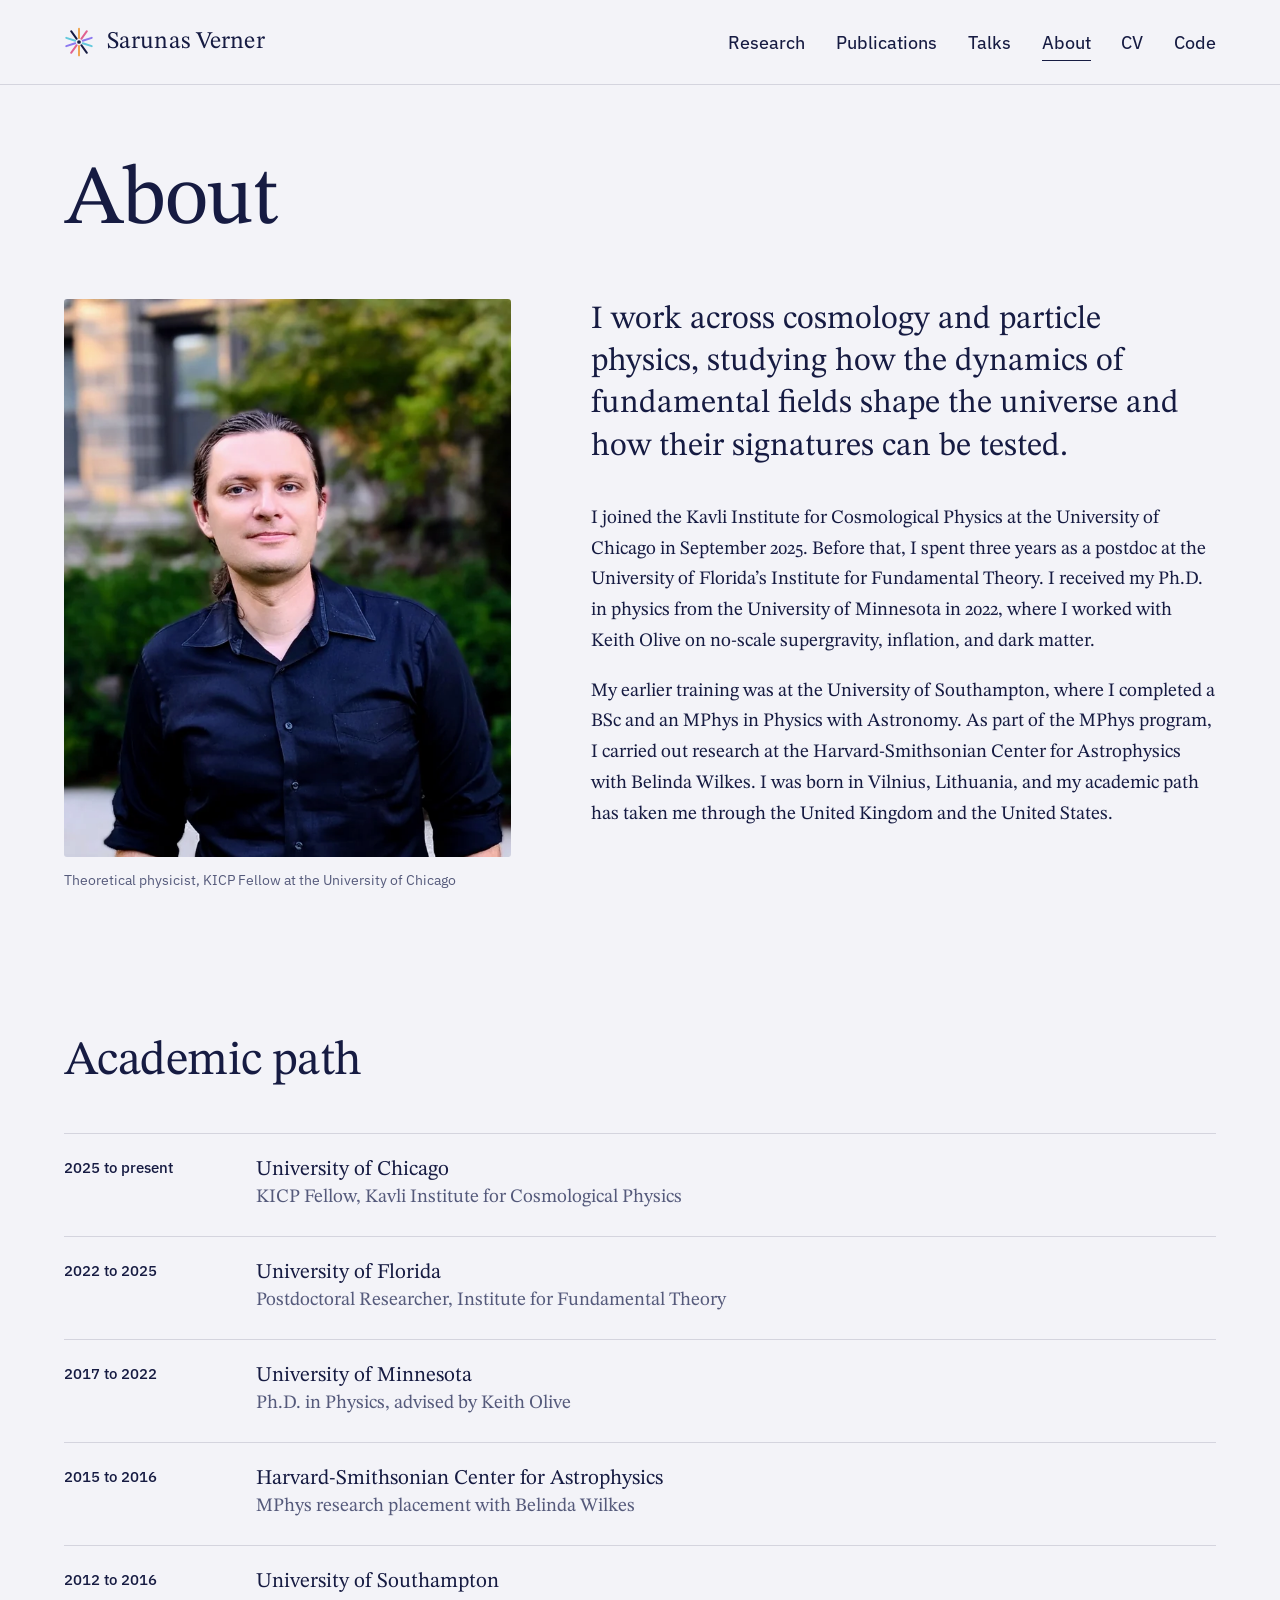
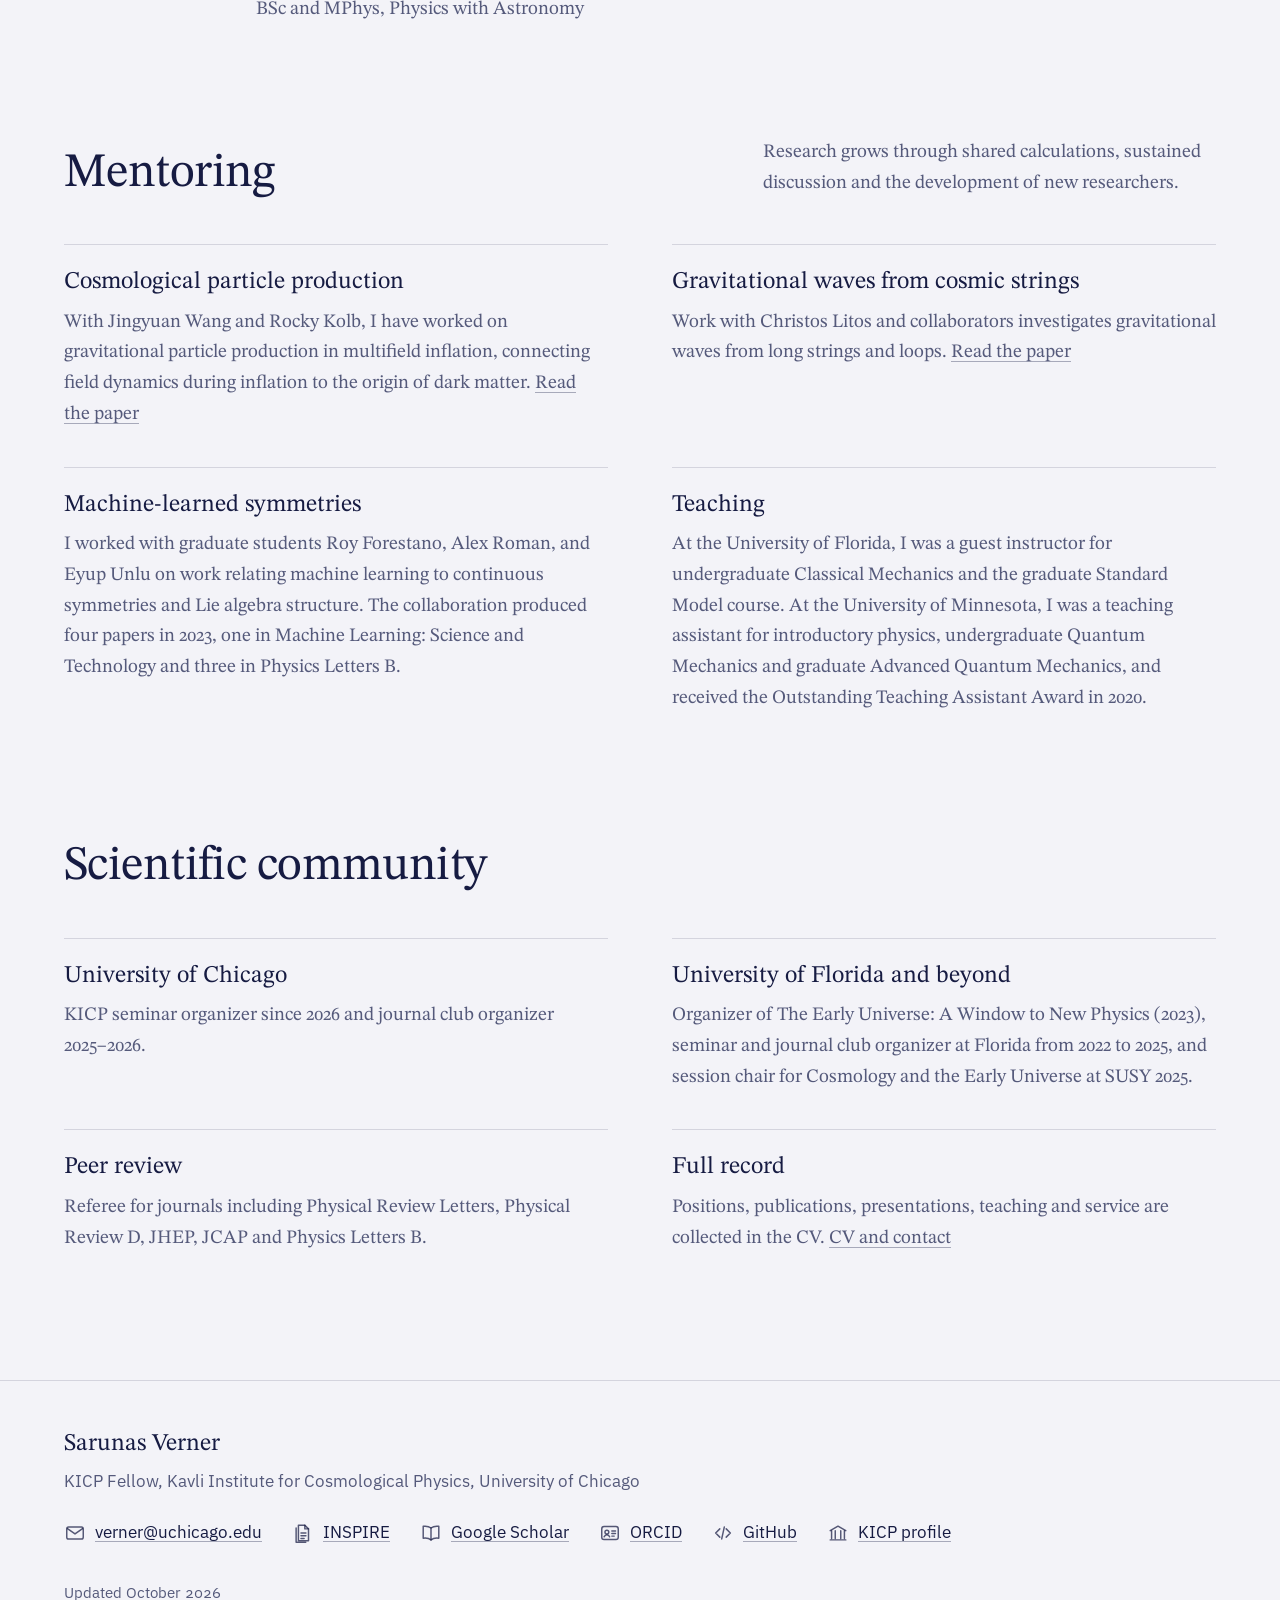
==== commit e544899f: "Add files via upload" ====
--- a/about/index.html
+++ b/about/index.html
@@ -57,8 +57,8 @@
     <div class="section-head"><h2 id="mentor-h">Mentoring</h2><p>Research grows through shared calculations, sustained discussion and the development of new researchers.</p></div>
     <div class="cols">
       <div data-area="early"><h3>Cosmological particle production</h3><p>With Jingyuan Wang and Rocky Kolb, I have worked on gravitational particle production in multifield inflation, connecting field dynamics during inflation to the origin of dark matter. <a href="https://arxiv.org/abs/2606.25015">Read the paper</a></p></div>
-      <div data-area="signals"><h3>Gravitational waves from cosmic strings</h3><p>Work with Christos Litos and collaborators investigates gravitational waves from long strings and loops. <a href="https://arxiv.org/abs/2609.22430">Read the preprint</a></p></div>
-      <div data-area="ml"><h3>Machine-learned symmetries</h3><p>I supervised or co-supervised Roy Forestano, Alex Roman and Eyup Unlu on work relating machine learning to continuous symmetries and Lie-algebra structure. The collaboration produced four papers in 2023, one in Machine Learning: Science and Technology and three in Physics Letters B.</p></div>
+      <div data-area="signals"><h3>Gravitational waves from cosmic strings</h3><p>Work with Christos Litos and collaborators investigates gravitational waves from long strings and loops. <a href="https://arxiv.org/abs/2609.22430">Read the paper</a></p></div>
+      <div data-area="ml"><h3>Machine-learned symmetries</h3><p>I worked with graduate students Roy Forestano, Alex Roman, and Eyup Unlu on work relating machine learning to continuous symmetries and Lie algebra structure. The collaboration produced four papers in 2023, one in Machine Learning: Science and Technology and three in Physics Letters B.</p></div>
       <div><h3>Teaching</h3><p>At the University of Florida, I was a guest instructor for undergraduate Classical Mechanics and the graduate Standard Model course. At the University of Minnesota, I was a teaching assistant for introductory physics, undergraduate Quantum Mechanics and graduate Advanced Quantum Mechanics, and received the Outstanding Teaching Assistant Award in 2020.</p></div>
     </div>
   </div>
@@ -67,7 +67,7 @@
   <div class="wrap">
     <div class="section-head"><h2 id="service-h">Scientific community</h2></div>
     <div class="cols">
-      <div><h3>University of Chicago</h3><p>KICP seminar organizer since 2026 and journal club organizer since 2025. Organizer of the upcoming workshop Cosmology after DESI, ACT, and LZ in April 2027.</p></div>
+      <div><h3>University of Chicago</h3><p>KICP seminar organizer since 2026 and journal club organizer 2025–2026.</p></div>
       <div><h3>University of Florida and beyond</h3><p>Organizer of The Early Universe: A Window to New Physics (2023), seminar and journal club organizer at Florida from 2022 to 2025, and session chair for Cosmology and the Early Universe at SUSY 2025.</p></div>
       <div><h3>Peer review</h3><p>Referee for journals including Physical Review Letters, Physical Review D, JHEP, JCAP and Physics Letters B.</p></div>
       <div><h3>Full record</h3><p>Positions, publications, presentations, teaching and service are collected in the CV. <a href="../cv/">CV and contact</a></p></div>
--- a/assets/css/site.css
+++ b/assets/css/site.css
@@ -606,3 +606,29 @@
 .gw-plot[data-layout="plate"] { min-width: 0; }
 .agenda-head { font: 600 var(--t-meta)/1.3 var(--sans); letter-spacing: 0.01em; color: var(--muted); margin: 0 0 10px; }
 .agenda + .agenda-head { margin-top: 36px; }
+
+/* ---------------------------------------------------------------- research: one page, a section per area */
+.r-jump { display: flex; flex-wrap: wrap; gap: 10px 12px; margin-top: 32px; }
+.r-jump a { display: inline-flex; align-items: center; gap: 9px; padding: 9px 15px; border: 1px solid var(--rule-strong); border-radius: 999px; font: 500 var(--t-small)/1.1 var(--sans); text-decoration: none; transition: border-color 0.15s; }
+.r-jump a:hover { border-color: currentColor; }
+.r-jump .dot { width: 9px; height: 9px; }
+.r-area { scroll-margin-top: 12px; }
+.r-head { display: grid; grid-template-columns: minmax(0, 5fr) minmax(0, 7fr); gap: 32px 64px; align-items: start; }
+.r-head h2 { font-size: var(--t-h2); letter-spacing: -0.012em; margin: 14px 0 18px; }
+.r-question { font-style: italic; font-size: clamp(1.25rem, 1.05rem + 0.6vw, 1.5rem); line-height: 1.35; margin: 0 0 16px; max-width: 24em; }
+.r-text p { max-width: 34em; }
+.r-text .more { margin-top: 20px; text-decoration: none; }
+.r-figure { margin: 0; }
+.r-figure figcaption { margin-top: 12px; font-family: var(--sans); font-size: var(--t-meta); line-height: 1.55; color: var(--muted); }
+.r-figure figcaption strong { color: var(--ink); font-weight: 600; }
+.r-head .caption-card { position: static; margin-top: 8px; }
+.r-contribs { grid-template-columns: repeat(3, minmax(0, 1fr)); gap: 0 40px; margin-top: clamp(32px, 4vw, 48px); }
+.r-sub { margin-top: clamp(40px, 5vw, 64px); }
+.r-sub > h3, .r-sub .section-head h3 { font-size: var(--t-h3); line-height: 1.2; }
+.r-sub .section-head { display: block; margin-bottom: clamp(20px, 2.5vw, 32px); }
+.r-sub .section-head p { margin-top: 10px; max-width: 40em; }
+.r-sub-lede { color: var(--muted); max-width: 40em; margin-top: 10px; }
+.r-gw .gw { margin-top: 20px; }
+@media (max-width: 1000px) { .r-contribs { grid-template-columns: repeat(2, minmax(0, 1fr)); } }
+@media (max-width: 860px) { .r-head { grid-template-columns: 1fr; } }
+@media (max-width: 760px) { .r-contribs { grid-template-columns: 1fr; } }
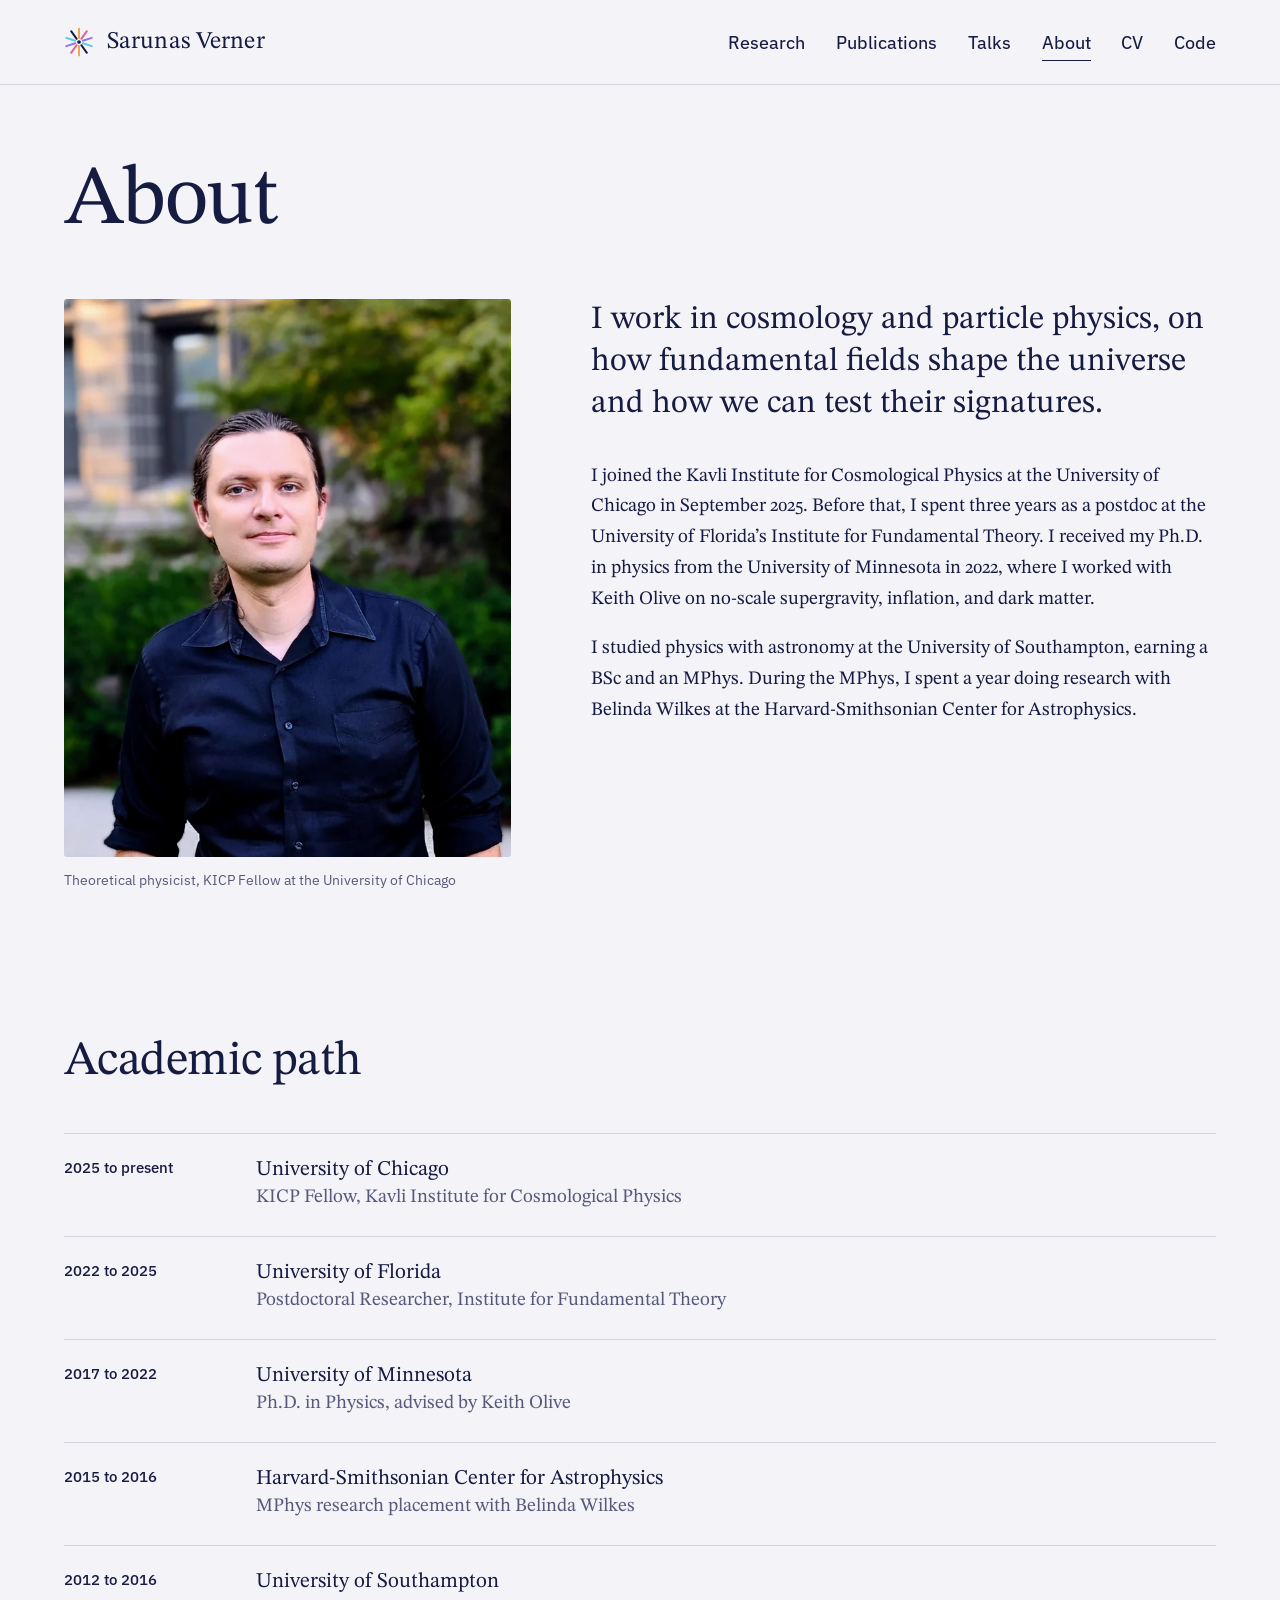
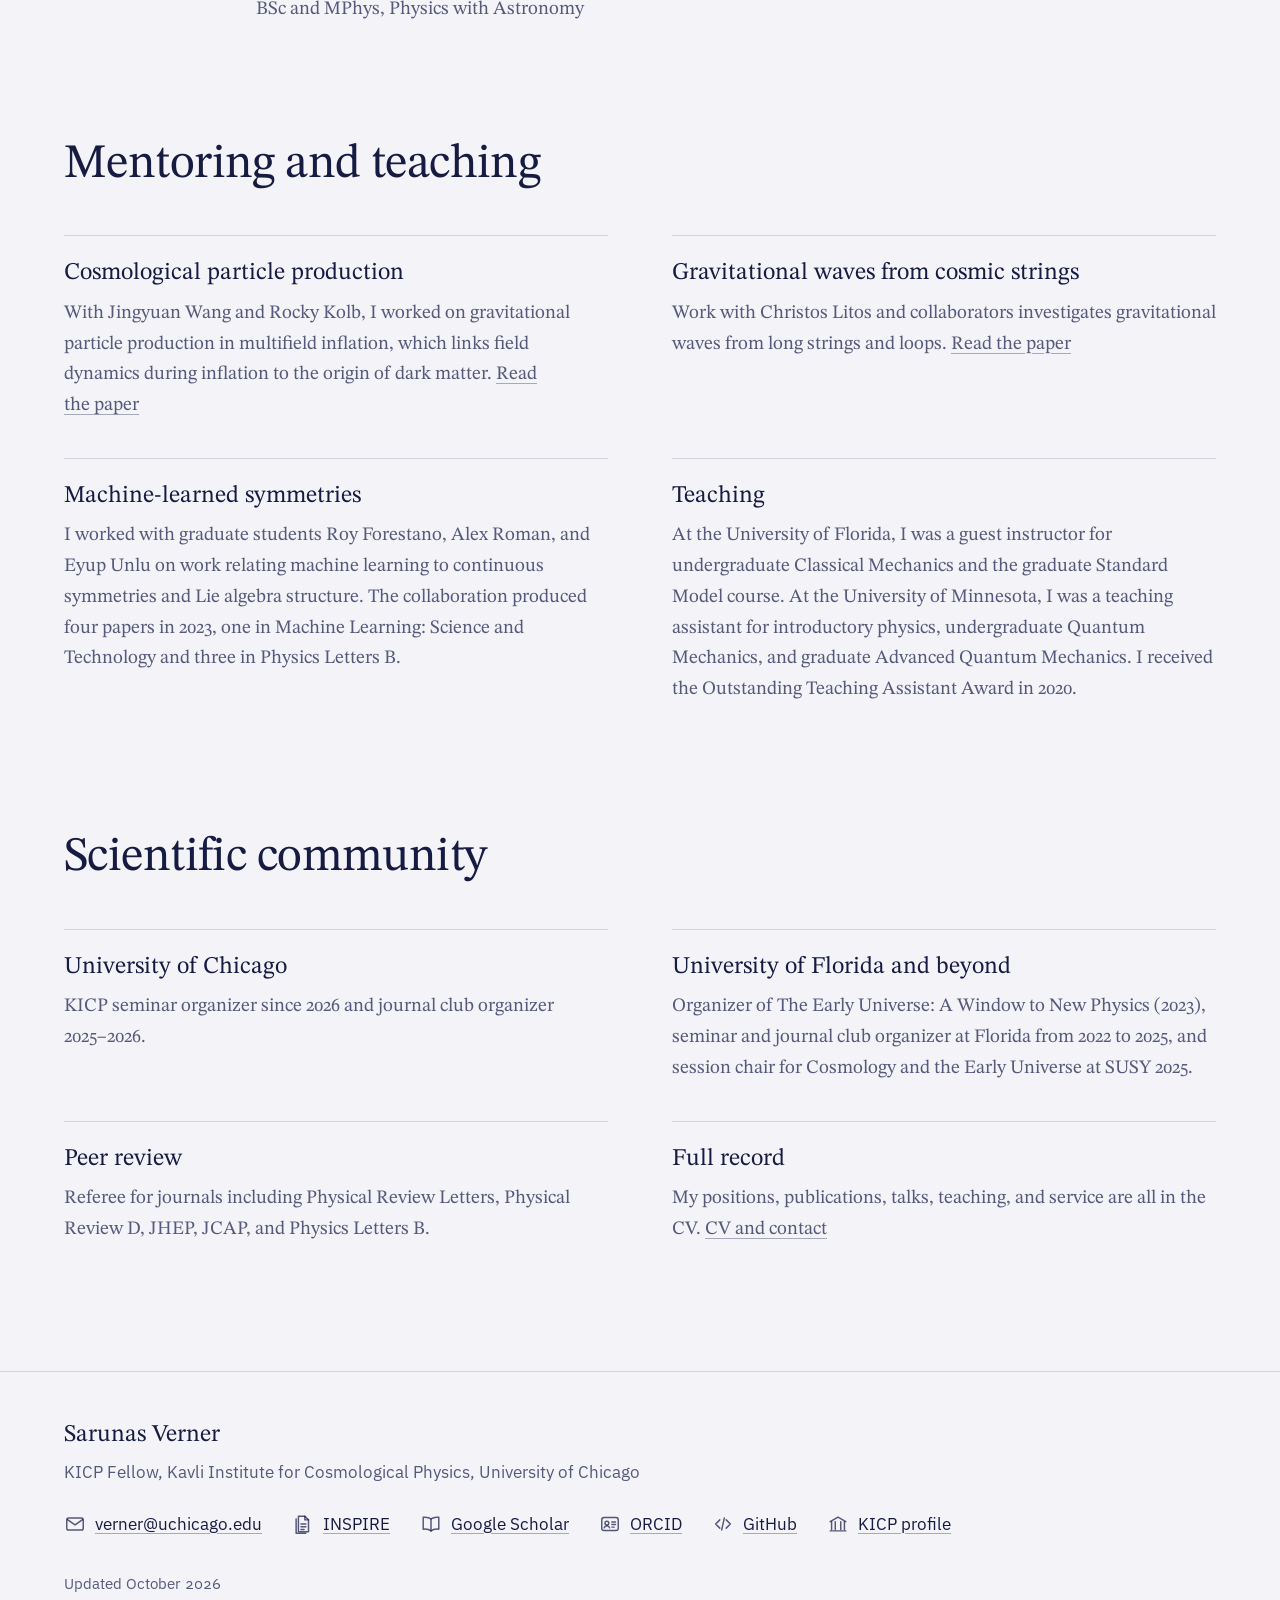
==== commit b3e657e3: "Add files via upload" ====
--- a/about/index.html
+++ b/about/index.html
@@ -40,9 +40,9 @@
       <figcaption>Theoretical physicist, KICP Fellow at the University of Chicago</figcaption>
     </figure>
     <div class="prose">
-      <p class="question" style="font-style:normal">I work across cosmology and particle physics, studying how the dynamics of fundamental fields shape the universe and how their signatures can be tested.</p>
+      <p class="question" style="font-style:normal">I work in cosmology and particle physics, on how fundamental fields shape the universe and how we can test their signatures.</p>
       <p>I joined the Kavli Institute for Cosmological Physics at the University of Chicago in September 2025. Before that, I spent three years as a postdoc at the University of Florida’s Institute for Fundamental Theory. I received my Ph.D. in physics from the University of Minnesota in 2022, where I worked with Keith Olive on no-scale supergravity, inflation, and dark matter.</p>
-      <p>My earlier training was at the University of Southampton, where I completed a BSc and an MPhys in Physics with Astronomy. As part of the MPhys program, I carried out research at the Harvard-Smithsonian Center for Astrophysics with Belinda Wilkes. I was born in Vilnius, Lithuania, and my academic path has taken me through the United Kingdom and the United States.</p>
+      <p>I studied physics with astronomy at the University of Southampton, earning a BSc and an MPhys. During the MPhys, I spent a year doing research with Belinda Wilkes at the Harvard-Smithsonian Center for Astrophysics.</p>
     </div>
   </div>
 </section>
@@ -54,12 +54,12 @@
 </section>
 <section class="band" id="teaching" aria-labelledby="mentor-h">
   <div class="wrap">
-    <div class="section-head"><h2 id="mentor-h">Mentoring</h2><p>Research grows through shared calculations, sustained discussion and the development of new researchers.</p></div>
+    <div class="section-head"><h2 id="mentor-h">Mentoring and teaching</h2></div>
     <div class="cols">
-      <div data-area="early"><h3>Cosmological particle production</h3><p>With Jingyuan Wang and Rocky Kolb, I have worked on gravitational particle production in multifield inflation, connecting field dynamics during inflation to the origin of dark matter. <a href="https://arxiv.org/abs/2606.25015">Read the paper</a></p></div>
+      <div data-area="early"><h3>Cosmological particle production</h3><p>With Jingyuan Wang and Rocky Kolb, I worked on gravitational particle production in multifield inflation, which links field dynamics during inflation to the origin of dark matter. <a href="https://arxiv.org/abs/2606.25015">Read the paper</a></p></div>
       <div data-area="signals"><h3>Gravitational waves from cosmic strings</h3><p>Work with Christos Litos and collaborators investigates gravitational waves from long strings and loops. <a href="https://arxiv.org/abs/2609.22430">Read the paper</a></p></div>
       <div data-area="ml"><h3>Machine-learned symmetries</h3><p>I worked with graduate students Roy Forestano, Alex Roman, and Eyup Unlu on work relating machine learning to continuous symmetries and Lie algebra structure. The collaboration produced four papers in 2023, one in Machine Learning: Science and Technology and three in Physics Letters B.</p></div>
-      <div><h3>Teaching</h3><p>At the University of Florida, I was a guest instructor for undergraduate Classical Mechanics and the graduate Standard Model course. At the University of Minnesota, I was a teaching assistant for introductory physics, undergraduate Quantum Mechanics and graduate Advanced Quantum Mechanics, and received the Outstanding Teaching Assistant Award in 2020.</p></div>
+      <div><h3>Teaching</h3><p>At the University of Florida, I was a guest instructor for undergraduate Classical Mechanics and the graduate Standard Model course. At the University of Minnesota, I was a teaching assistant for introductory physics, undergraduate Quantum Mechanics, and graduate Advanced Quantum Mechanics. I received the Outstanding Teaching Assistant Award in 2020.</p></div>
     </div>
   </div>
 </section>
@@ -69,8 +69,8 @@
     <div class="cols">
       <div><h3>University of Chicago</h3><p>KICP seminar organizer since 2026 and journal club organizer 2025–2026.</p></div>
       <div><h3>University of Florida and beyond</h3><p>Organizer of The Early Universe: A Window to New Physics (2023), seminar and journal club organizer at Florida from 2022 to 2025, and session chair for Cosmology and the Early Universe at SUSY 2025.</p></div>
-      <div><h3>Peer review</h3><p>Referee for journals including Physical Review Letters, Physical Review D, JHEP, JCAP and Physics Letters B.</p></div>
-      <div><h3>Full record</h3><p>Positions, publications, presentations, teaching and service are collected in the CV. <a href="../cv/">CV and contact</a></p></div>
+      <div><h3>Peer review</h3><p>Referee for journals including Physical Review Letters, Physical Review D, JHEP, JCAP, and Physics Letters B.</p></div>
+      <div><h3>Full record</h3><p>My positions, publications, talks, teaching, and service are all in the CV. <a href="../cv/">CV and contact</a></p></div>
     </div>
   </div>
 </section>
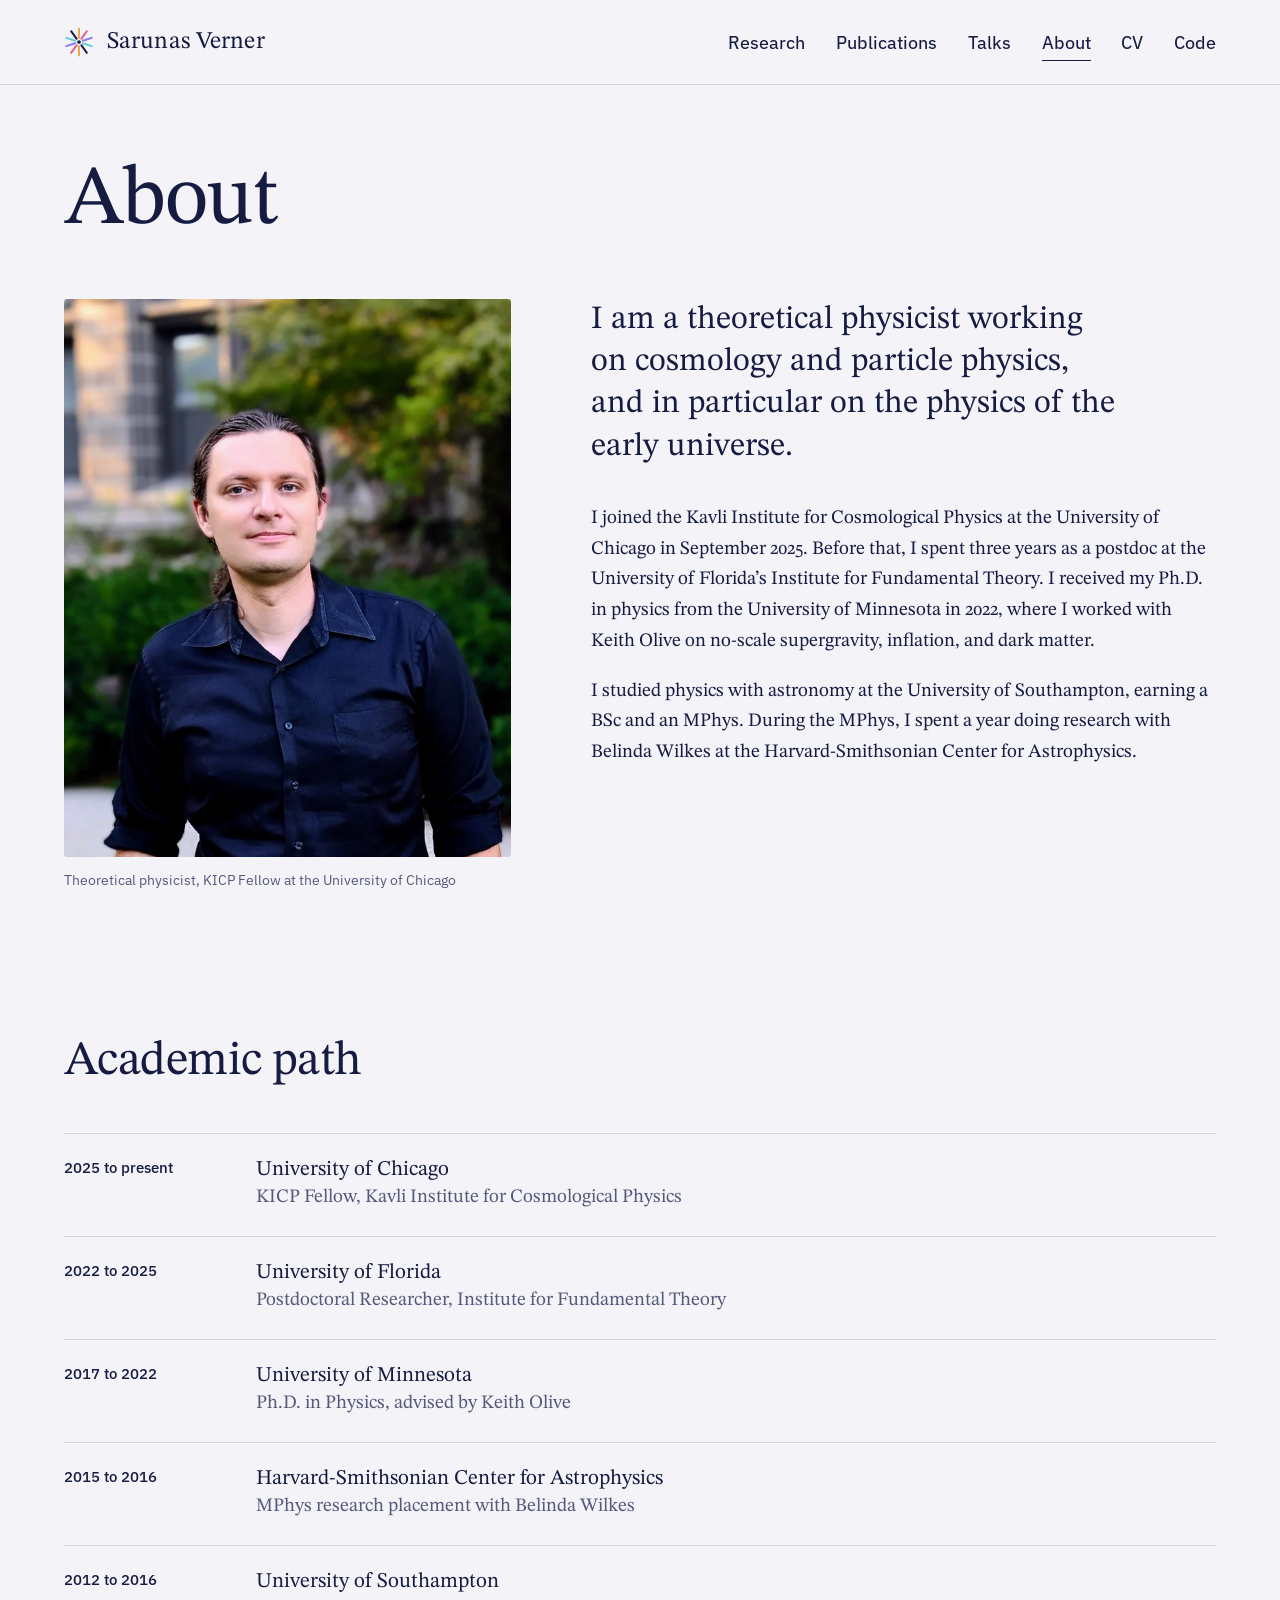
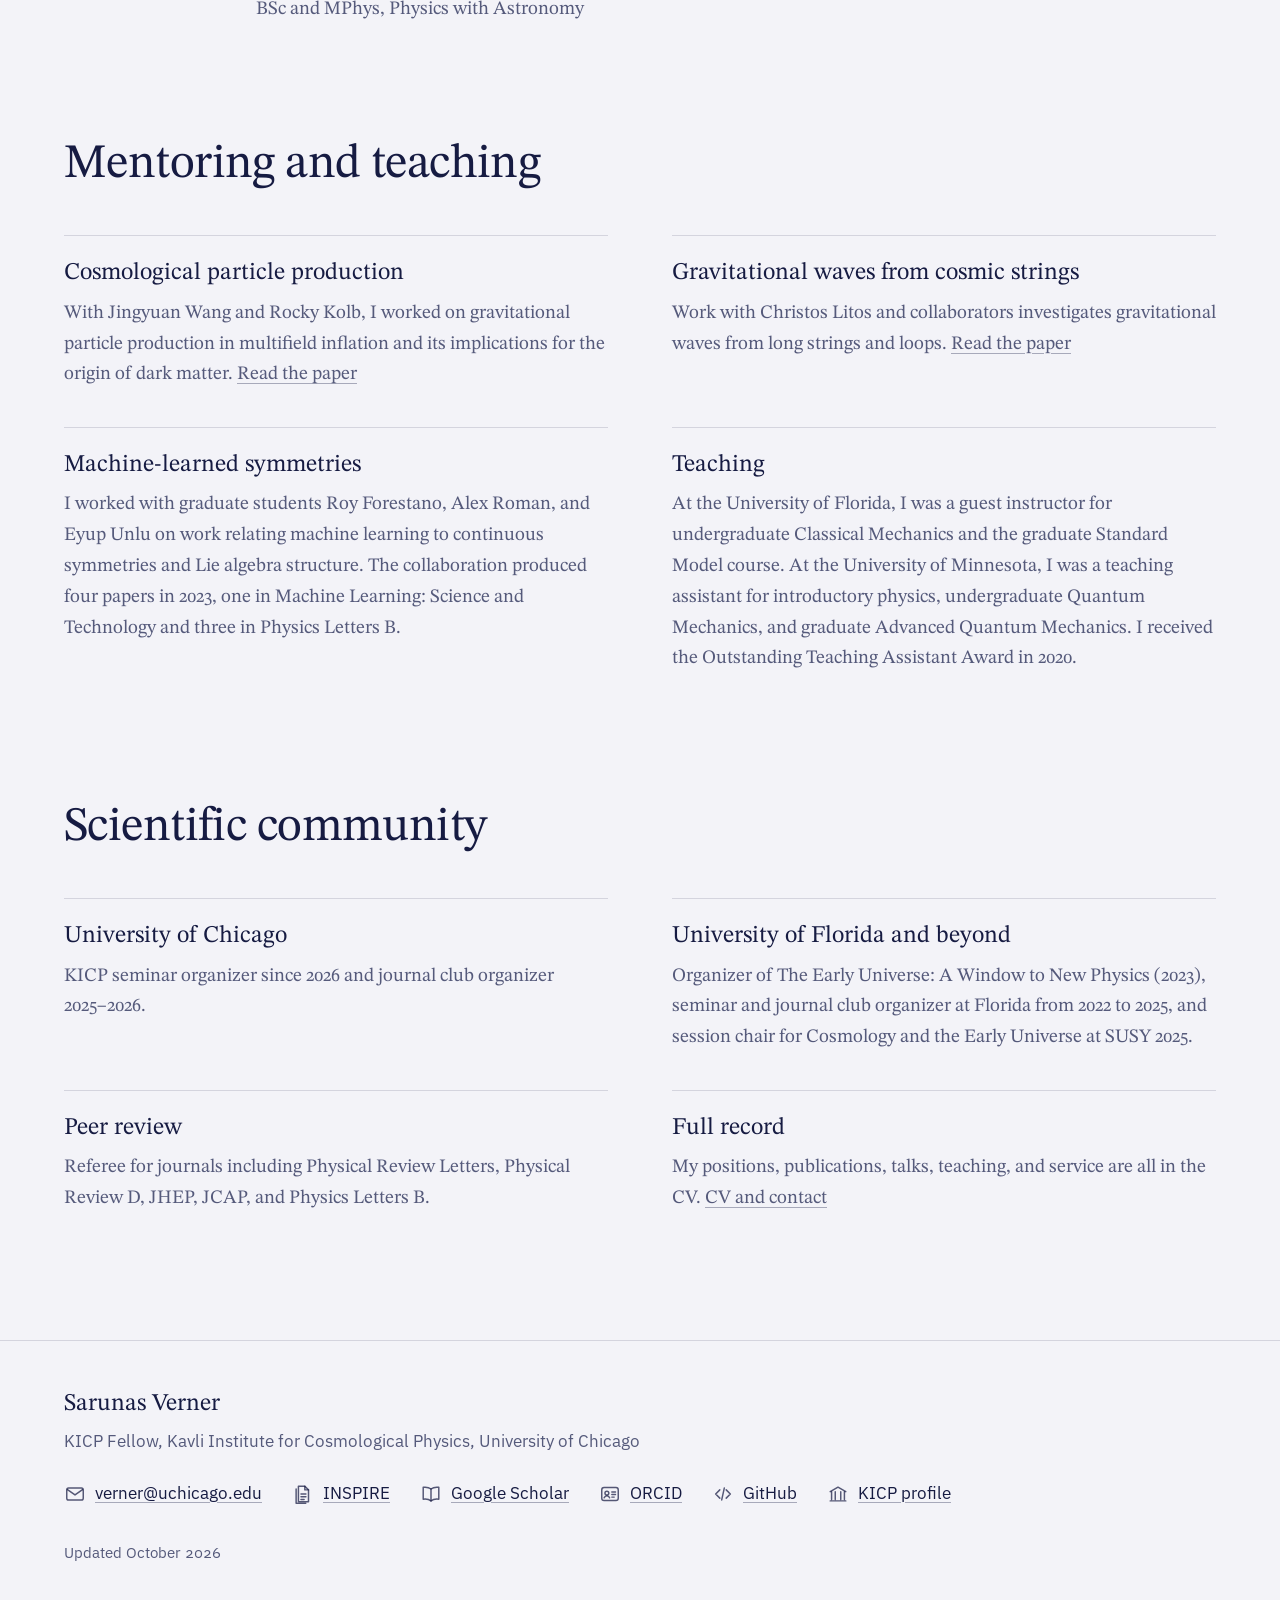
==== commit 36062e96: "Add files via upload" ====
--- a/about/index.html
+++ b/about/index.html
@@ -40,7 +40,7 @@
       <figcaption>Theoretical physicist, KICP Fellow at the University of Chicago</figcaption>
     </figure>
     <div class="prose">
-      <p class="question" style="font-style:normal">I work in cosmology and particle physics, on how fundamental fields shape the universe and how we can test their signatures.</p>
+      <p class="question" style="font-style:normal">I am a theoretical physicist working on cosmology and particle physics, and in particular on the physics of the early universe.</p>
       <p>I joined the Kavli Institute for Cosmological Physics at the University of Chicago in September 2025. Before that, I spent three years as a postdoc at the University of Florida’s Institute for Fundamental Theory. I received my Ph.D. in physics from the University of Minnesota in 2022, where I worked with Keith Olive on no-scale supergravity, inflation, and dark matter.</p>
       <p>I studied physics with astronomy at the University of Southampton, earning a BSc and an MPhys. During the MPhys, I spent a year doing research with Belinda Wilkes at the Harvard-Smithsonian Center for Astrophysics.</p>
     </div>
@@ -56,7 +56,7 @@
   <div class="wrap">
     <div class="section-head"><h2 id="mentor-h">Mentoring and teaching</h2></div>
     <div class="cols">
-      <div data-area="early"><h3>Cosmological particle production</h3><p>With Jingyuan Wang and Rocky Kolb, I worked on gravitational particle production in multifield inflation, which links field dynamics during inflation to the origin of dark matter. <a href="https://arxiv.org/abs/2606.25015">Read the paper</a></p></div>
+      <div data-area="early"><h3>Cosmological particle production</h3><p>With Jingyuan Wang and Rocky Kolb, I worked on gravitational particle production in multifield inflation and its implications for the origin of dark matter. <a href="https://arxiv.org/abs/2606.25015">Read the paper</a></p></div>
       <div data-area="signals"><h3>Gravitational waves from cosmic strings</h3><p>Work with Christos Litos and collaborators investigates gravitational waves from long strings and loops. <a href="https://arxiv.org/abs/2609.22430">Read the paper</a></p></div>
       <div data-area="ml"><h3>Machine-learned symmetries</h3><p>I worked with graduate students Roy Forestano, Alex Roman, and Eyup Unlu on work relating machine learning to continuous symmetries and Lie algebra structure. The collaboration produced four papers in 2023, one in Machine Learning: Science and Technology and three in Physics Letters B.</p></div>
       <div><h3>Teaching</h3><p>At the University of Florida, I was a guest instructor for undergraduate Classical Mechanics and the graduate Standard Model course. At the University of Minnesota, I was a teaching assistant for introductory physics, undergraduate Quantum Mechanics, and graduate Advanced Quantum Mechanics. I received the Outstanding Teaching Assistant Award in 2020.</p></div>
